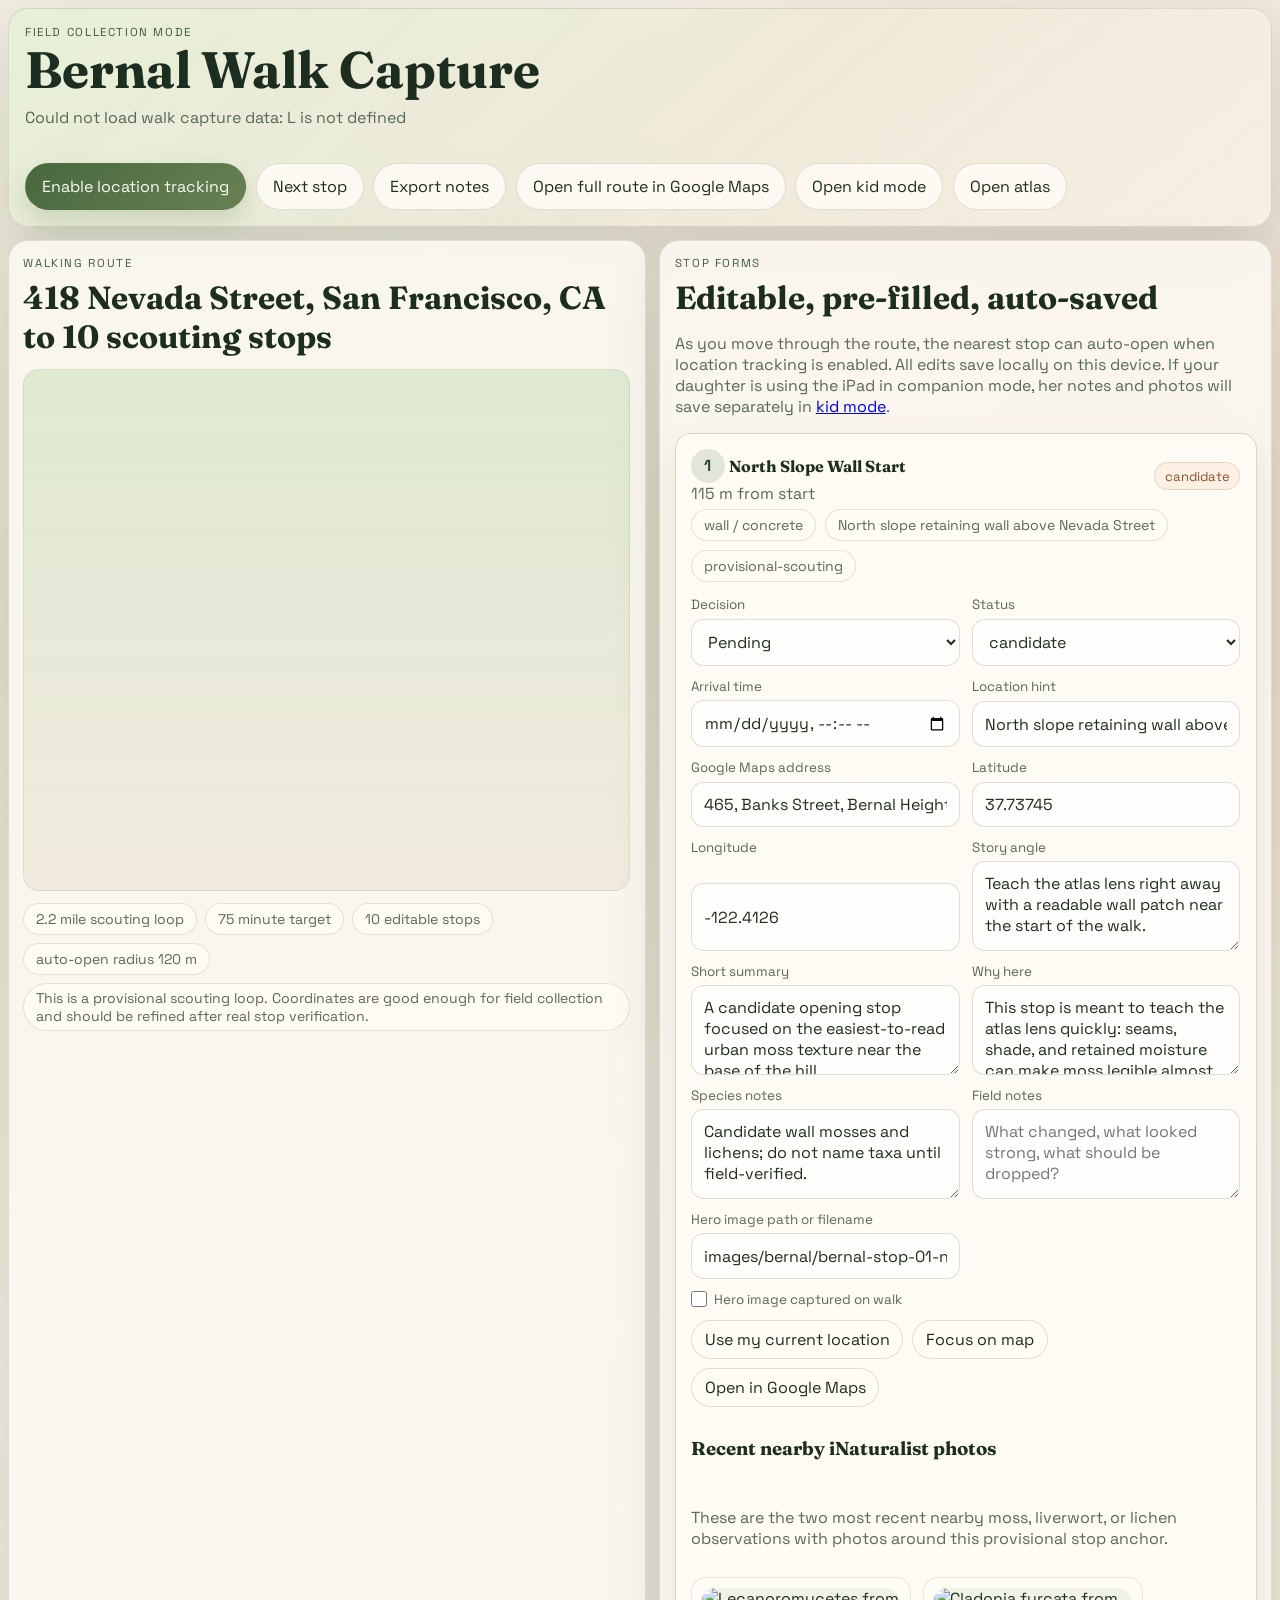
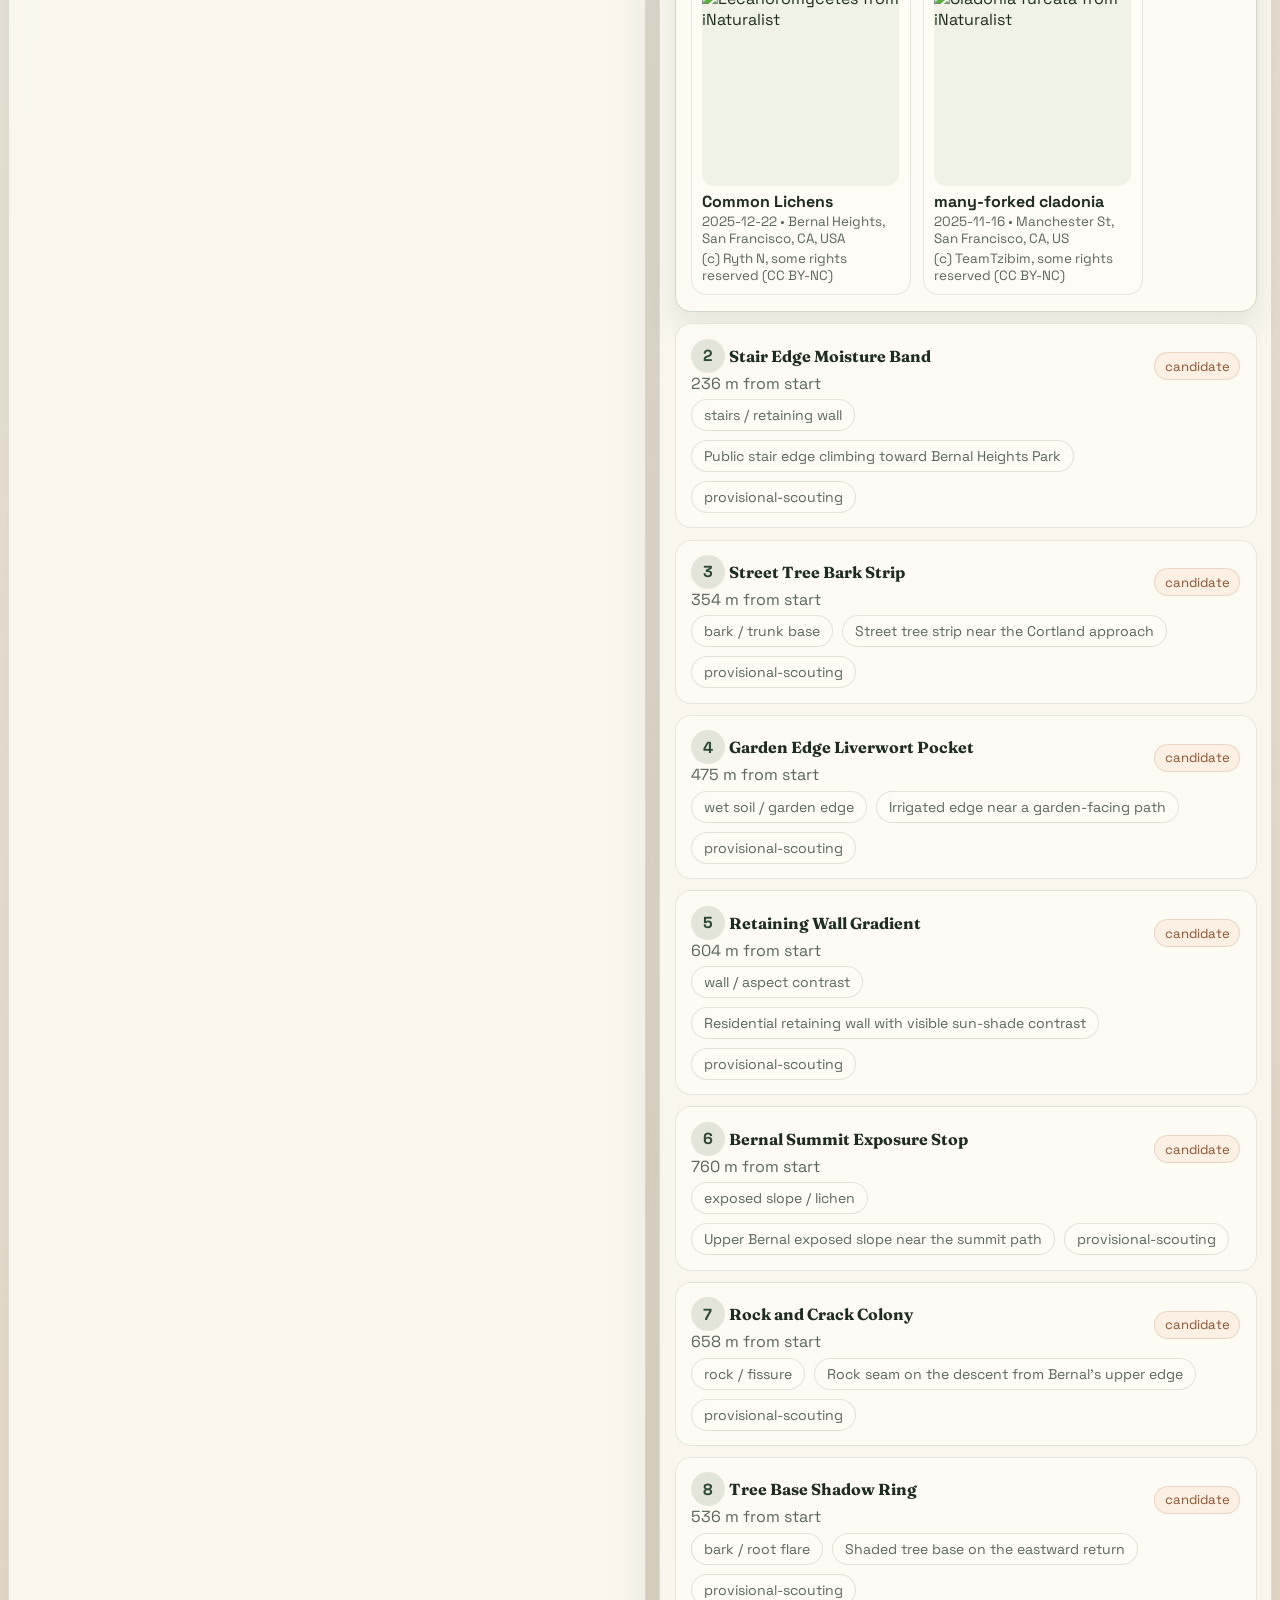
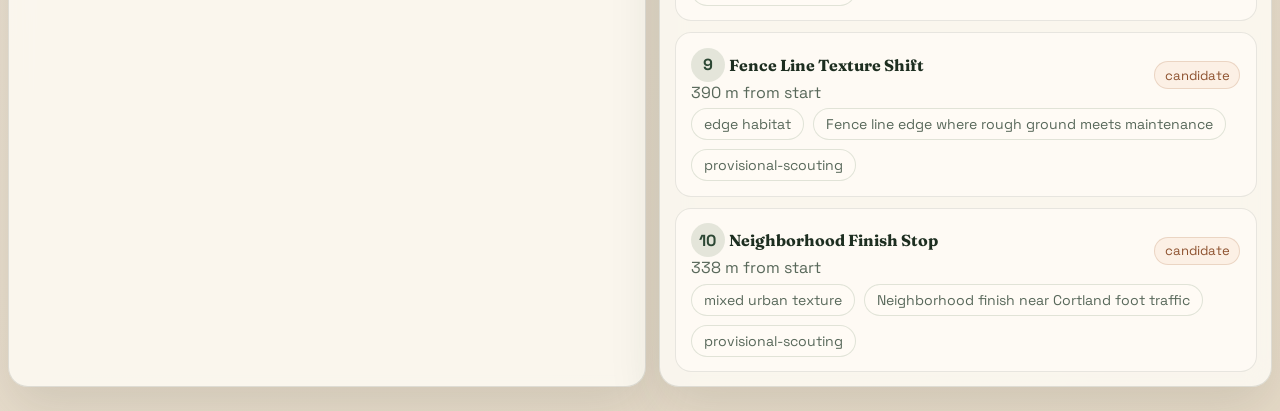
==== collect.html @ 8689c220 "Build Bernal kid scout mode" ====
<!doctype html>
<html lang="en">
  <head>
    <meta charset="UTF-8" />
    <meta name="viewport" content="width=device-width, initial-scale=1.0" />
    <title>Bernal Walk Capture</title>
    <link
      rel="stylesheet"
      href="https://unpkg.com/leaflet@1.9.4/dist/leaflet.css"
      integrity="sha256-p4NxAoJBhIIN+hmNHrzRCf9tD/miZyoHS5obTRR9BMY="
      crossorigin=""
    />
    <link rel="stylesheet" href="collect.css" />
  </head>
  <body>
    <div class="capture-shell">
      <header class="capture-hero">
        <div>
          <p class="eyebrow">Field collection mode</p>
          <h1>Bernal Walk Capture</h1>
          <p class="hero-text" id="heroText">
            Loading the route from 418 Nevada Street.
          </p>
        </div>
        <div class="hero-actions">
          <button type="button" id="trackBtn" class="primary-btn">Enable location tracking</button>
          <button type="button" id="nextBtn" class="ghost-btn">Next stop</button>
          <button type="button" id="exportBtn" class="ghost-btn">Export notes</button>
          <a id="routeBtn" class="ghost-link" target="_blank" rel="noreferrer">Open full route in Google Maps</a>
          <a class="ghost-link" href="kid-collect.html">Open kid mode</a>
          <a class="ghost-link" href="/">Open atlas</a>
        </div>
      </header>

      <main class="capture-grid">
        <section class="panel map-panel">
          <div class="section-head">
            <p class="section-label">Walking route</p>
            <h2 id="routeTitle">418 Nevada Street to 10 provisional scouting stops</h2>
          </div>
          <div id="captureMap" aria-label="Walking collection map"></div>
          <div class="route-meta" id="routeMeta"></div>
        </section>

        <section class="panel sidebar-panel">
          <div class="section-head compact-head">
            <p class="section-label">Stop forms</p>
            <h2>Editable, pre-filled, auto-saved</h2>
          </div>
          <p class="sidebar-note">
            As you move through the route, the nearest stop can auto-open when location tracking is enabled.
            All edits save locally on this device. If your daughter is using the iPad in companion mode,
            her notes and photos will save separately in <a href="kid-collect.html">kid mode</a>.
          </p>
          <div class="stop-forms" id="stopForms"></div>
        </section>
      </main>
    </div>

    <div id="toast" class="toast" role="status" aria-live="polite"></div>

    <script
      src="https://unpkg.com/leaflet@1.9.4/dist/leaflet.js"
      integrity="sha256-20nQCchB9co0qIjJZRGuk2/Z9VM+kNiyxNV1lvTlZBo="
      crossorigin=""
    ></script>
    <script type="module" src="collect.js"></script>
  </body>
</html>
---- collect.css ----
@import url("https://fonts.googleapis.com/css2?family=Fraunces:opsz,wght@9..144,600;9..144,700&family=Space+Grotesk:wght@400;500;700&display=swap");

:root {
  --bg: #f5f1e8;
  --surface: rgba(251, 248, 240, 0.92);
  --surface-strong: rgba(255, 252, 246, 0.98);
  --ink: #1d2e20;
  --ink-soft: #58685a;
  --moss: #48683f;
  --lichen: #859c5a;
  --earth: #a4633d;
  --line: rgba(29, 46, 32, 0.12);
  --shadow: 0 22px 52px rgba(36, 44, 35, 0.12);
  --ring: rgba(72, 104, 63, 0.24);
}

* {
  box-sizing: border-box;
}

body {
  margin: 0;
  min-height: 100vh;
  color: var(--ink);
  font-family: "Space Grotesk", "Trebuchet MS", sans-serif;
  background:
    radial-gradient(circle at 14% 16%, rgba(133, 156, 90, 0.2), transparent 24%),
    radial-gradient(circle at 86% 14%, rgba(164, 99, 61, 0.16), transparent 22%),
    linear-gradient(160deg, #f4f0e6 0%, #ece3d6 60%, #e7dbc8 100%);
}

h1,
h2,
h3,
summary strong {
  font-family: "Fraunces", Georgia, serif;
}

button,
input,
textarea,
select {
  font: inherit;
}

button,
a {
  transition:
    transform 140ms ease,
    box-shadow 140ms ease,
    background 140ms ease,
    border-color 140ms ease;
}

button:hover,
a:hover {
  transform: translateY(-1px);
}

.capture-shell {
  width: min(1280px, calc(100vw - 1rem));
  margin: 0.5rem auto 1.5rem;
  display: grid;
  gap: 0.85rem;
}

.capture-hero,
.panel {
  border-radius: 1.25rem;
  border: 1px solid var(--line);
  box-shadow: var(--shadow);
  background: var(--surface);
  backdrop-filter: blur(12px);
}

.capture-hero {
  padding: 1rem;
  display: grid;
  gap: 1rem;
  background:
    linear-gradient(140deg, rgba(230, 239, 216, 0.92) 0%, rgba(238, 233, 217, 0.9) 56%, rgba(248, 240, 228, 0.93) 100%);
}

.eyebrow,
.section-label {
  text-transform: uppercase;
  letter-spacing: 0.14em;
  font-size: 0.72rem;
  color: #415a44;
  margin: 0 0 0.35rem;
}

h1 {
  margin: 0;
  font-size: clamp(2rem, 4.6vw, 3.2rem);
  line-height: 0.96;
}

.hero-text,
.sidebar-note,
.section-copy,
.meta-chip,
.route-meta,
.stop-distance,
.field-note,
.toast,
label span {
  color: var(--ink-soft);
}

.hero-text {
  margin-top: 0.7rem;
  line-height: 1.6;
  max-width: 72ch;
}

.hero-actions {
  display: flex;
  flex-wrap: wrap;
  gap: 0.6rem;
}

.primary-btn,
.ghost-btn,
.ghost-link,
.action-link,
.inline-btn {
  border-radius: 999px;
  min-height: 46px;
  padding: 0.75rem 1rem;
  border: 1px solid transparent;
  text-decoration: none;
  display: inline-flex;
  align-items: center;
  justify-content: center;
  cursor: pointer;
}

.primary-btn {
  background: linear-gradient(135deg, var(--moss) 0%, #688153 100%);
  color: #f8fbf2;
  box-shadow: 0 10px 24px rgba(72, 104, 63, 0.2);
}

.ghost-btn,
.ghost-link,
.inline-btn,
.action-link {
  background: rgba(255, 252, 246, 0.86);
  color: var(--ink);
  border-color: rgba(72, 104, 63, 0.18);
}

.capture-grid {
  display: grid;
  gap: 0.85rem;
  grid-template-columns: minmax(0, 1.02fr) minmax(340px, 0.98fr);
}

.panel {
  padding: 0.9rem;
}

.section-head {
  display: grid;
  gap: 0.2rem;
  margin-bottom: 0.8rem;
}

.section-head h2 {
  margin: 0;
  font-size: clamp(1.4rem, 2.8vw, 2rem);
}

.compact-head {
  margin-bottom: 0.45rem;
}

#captureMap {
  min-height: 58vh;
  border-radius: 1rem;
  overflow: hidden;
  border: 1px solid rgba(29, 46, 32, 0.08);
  background: linear-gradient(180deg, rgba(220, 231, 207, 0.9), rgba(240, 234, 221, 0.95));
}

.route-meta {
  margin-top: 0.75rem;
  display: flex;
  flex-wrap: wrap;
  gap: 0.5rem;
}

.meta-chip {
  display: inline-flex;
  align-items: center;
  min-height: 32px;
  padding: 0.3rem 0.75rem;
  border-radius: 999px;
  background: rgba(255, 252, 246, 0.84);
  border: 1px solid rgba(72, 104, 63, 0.16);
  font-size: 0.88rem;
}

.stop-forms {
  display: grid;
  gap: 0.7rem;
}

.stop-accordion {
  border-radius: 1rem;
  border: 1px solid rgba(29, 46, 32, 0.1);
  background: rgba(255, 252, 246, 0.82);
  overflow: hidden;
}

.stop-accordion[open] {
  box-shadow: 0 14px 30px rgba(72, 104, 63, 0.12);
  border-color: rgba(72, 104, 63, 0.24);
}

.stop-accordion summary {
  list-style: none;
  cursor: pointer;
  padding: 0.9rem 0.95rem;
}

.stop-accordion summary::-webkit-details-marker {
  display: none;
}

.summary-grid {
  display: grid;
  gap: 0.35rem;
}

.summary-top,
.summary-meta,
.form-actions,
.inline-actions,
.field-row,
.coord-row,
.photo-grid {
  display: flex;
  flex-wrap: wrap;
  gap: 0.55rem;
}

.summary-top {
  align-items: center;
  justify-content: space-between;
}

.summary-meta {
  align-items: center;
}

.stop-index {
  width: 34px;
  height: 34px;
  border-radius: 50%;
  background: rgba(72, 104, 63, 0.14);
  color: #2c4734;
  display: inline-flex;
  align-items: center;
  justify-content: center;
  font-weight: 700;
}

.status-chip {
  display: inline-flex;
  align-items: center;
  min-height: 28px;
  padding: 0.16rem 0.6rem;
  border-radius: 999px;
  font-size: 0.82rem;
  border: 1px solid rgba(72, 104, 63, 0.18);
  background: rgba(255, 255, 255, 0.75);
  color: #33503b;
}

.status-candidate {
  background: rgba(252, 239, 227, 0.88);
  color: #8d512e;
  border-color: rgba(164, 99, 61, 0.2);
}

.status-field-verified {
  background: rgba(228, 243, 218, 0.92);
  color: #33583b;
}

.status-published {
  background: rgba(219, 236, 224, 0.92);
  color: #264838;
}

.stop-form {
  padding: 0 0.95rem 1rem;
  display: grid;
  gap: 0.75rem;
}

.field-grid {
  display: grid;
  gap: 0.75rem;
  grid-template-columns: repeat(2, minmax(0, 1fr));
}

label {
  display: grid;
  gap: 0.32rem;
}

label span {
  font-size: 0.84rem;
}

input,
textarea,
select {
  border: 1px solid rgba(72, 104, 63, 0.2);
  border-radius: 0.8rem;
  background: rgba(255, 255, 255, 0.85);
  color: var(--ink);
  padding: 0.7rem 0.75rem;
}

textarea {
  min-height: 90px;
  resize: vertical;
}

input:focus,
textarea:focus,
select:focus,
button:focus-visible,
a:focus-visible,
summary:focus-visible {
  outline: 2px solid var(--ring);
  outline-offset: 2px;
}

.form-actions {
  align-items: center;
  justify-content: space-between;
}

.inline-actions {
  align-items: center;
}

.inline-btn,
.action-link {
  min-height: 38px;
  padding: 0.5rem 0.8rem;
}

.checkbox-row {
  display: flex;
  align-items: center;
  gap: 0.45rem;
  font-size: 0.92rem;
}

.photo-block {
  display: grid;
  gap: 0.75rem;
}

.photo-grid {
  gap: 0.75rem;
}

.photo-card {
  display: grid;
  gap: 0.45rem;
  width: min(100%, 220px);
  padding: 0.65rem;
  border-radius: 0.95rem;
  border: 1px solid rgba(29, 46, 32, 0.1);
  background: rgba(255, 252, 246, 0.85);
  text-decoration: none;
  color: var(--ink);
}

.photo-card img {
  display: block;
  width: 100%;
  aspect-ratio: 1 / 1;
  object-fit: cover;
  border-radius: 0.8rem;
  background: rgba(220, 231, 207, 0.45);
}

.photo-caption {
  display: grid;
  gap: 0.18rem;
}

.photo-caption strong {
  font-size: 1rem;
  line-height: 1.08;
}

.photo-caption span {
  font-size: 0.84rem;
  color: var(--ink-soft);
}

.checkbox-row input {
  margin: 0;
  width: 16px;
  height: 16px;
}

.toast {
  position: fixed;
  left: 1rem;
  bottom: 1rem;
  max-width: min(92vw, 420px);
  padding: 0.75rem 0.9rem;
  border-radius: 999px;
  background: rgba(29, 46, 32, 0.88);
  color: #f7fbf3;
  box-shadow: 0 16px 30px rgba(29, 46, 32, 0.18);
  opacity: 0;
  transform: translateY(8px);
  pointer-events: none;
  transition: opacity 160ms ease, transform 160ms ease;
}

.toast.is-visible {
  opacity: 1;
  transform: translateY(0);
}

.user-dot {
  width: 16px;
  height: 16px;
  border-radius: 50%;
  background: #2c7be5;
  border: 3px solid rgba(255, 255, 255, 0.95);
  box-shadow: 0 0 0 8px rgba(44, 123, 229, 0.18);
}

.route-start-marker,
.route-stop-marker {
  display: flex;
  align-items: center;
  justify-content: center;
  border-radius: 50%;
  box-shadow: 0 10px 20px rgba(29, 46, 32, 0.16);
}

.route-start-marker {
  width: 34px;
  height: 34px;
  background: #fff9ef;
  border: 2px solid rgba(164, 99, 61, 0.82);
  color: #8b4d2b;
  font-weight: 700;
}

.route-stop-marker {
  width: 30px;
  height: 30px;
  background: #fbf8f0;
  border: 2px solid rgba(72, 104, 63, 0.84);
  color: #284534;
  font-size: 0.82rem;
  font-weight: 700;
}

.route-stop-marker.is-selected {
  background: var(--moss);
  color: #f6fbf3;
  border-color: rgba(255, 255, 255, 0.96);
}

@media (max-width: 1024px) {
  .capture-grid {
    grid-template-columns: 1fr;
  }

  #captureMap {
    min-height: 42vh;
  }
}

@media (max-width: 720px) {
  .capture-shell {
    width: min(100vw - 0.5rem, 100%);
  }

  .capture-hero,
  .panel,
  .stop-accordion {
    border-radius: 1rem;
  }

  .field-grid {
    grid-template-columns: 1fr;
  }

  .hero-actions,
  .form-actions,
  .inline-actions {
    width: 100%;
  }

  .primary-btn,
  .ghost-btn,
  .ghost-link,
  .action-link,
  .inline-btn {
    flex: 1 1 160px;
  }

  #captureMap {
    min-height: 34vh;
  }
}
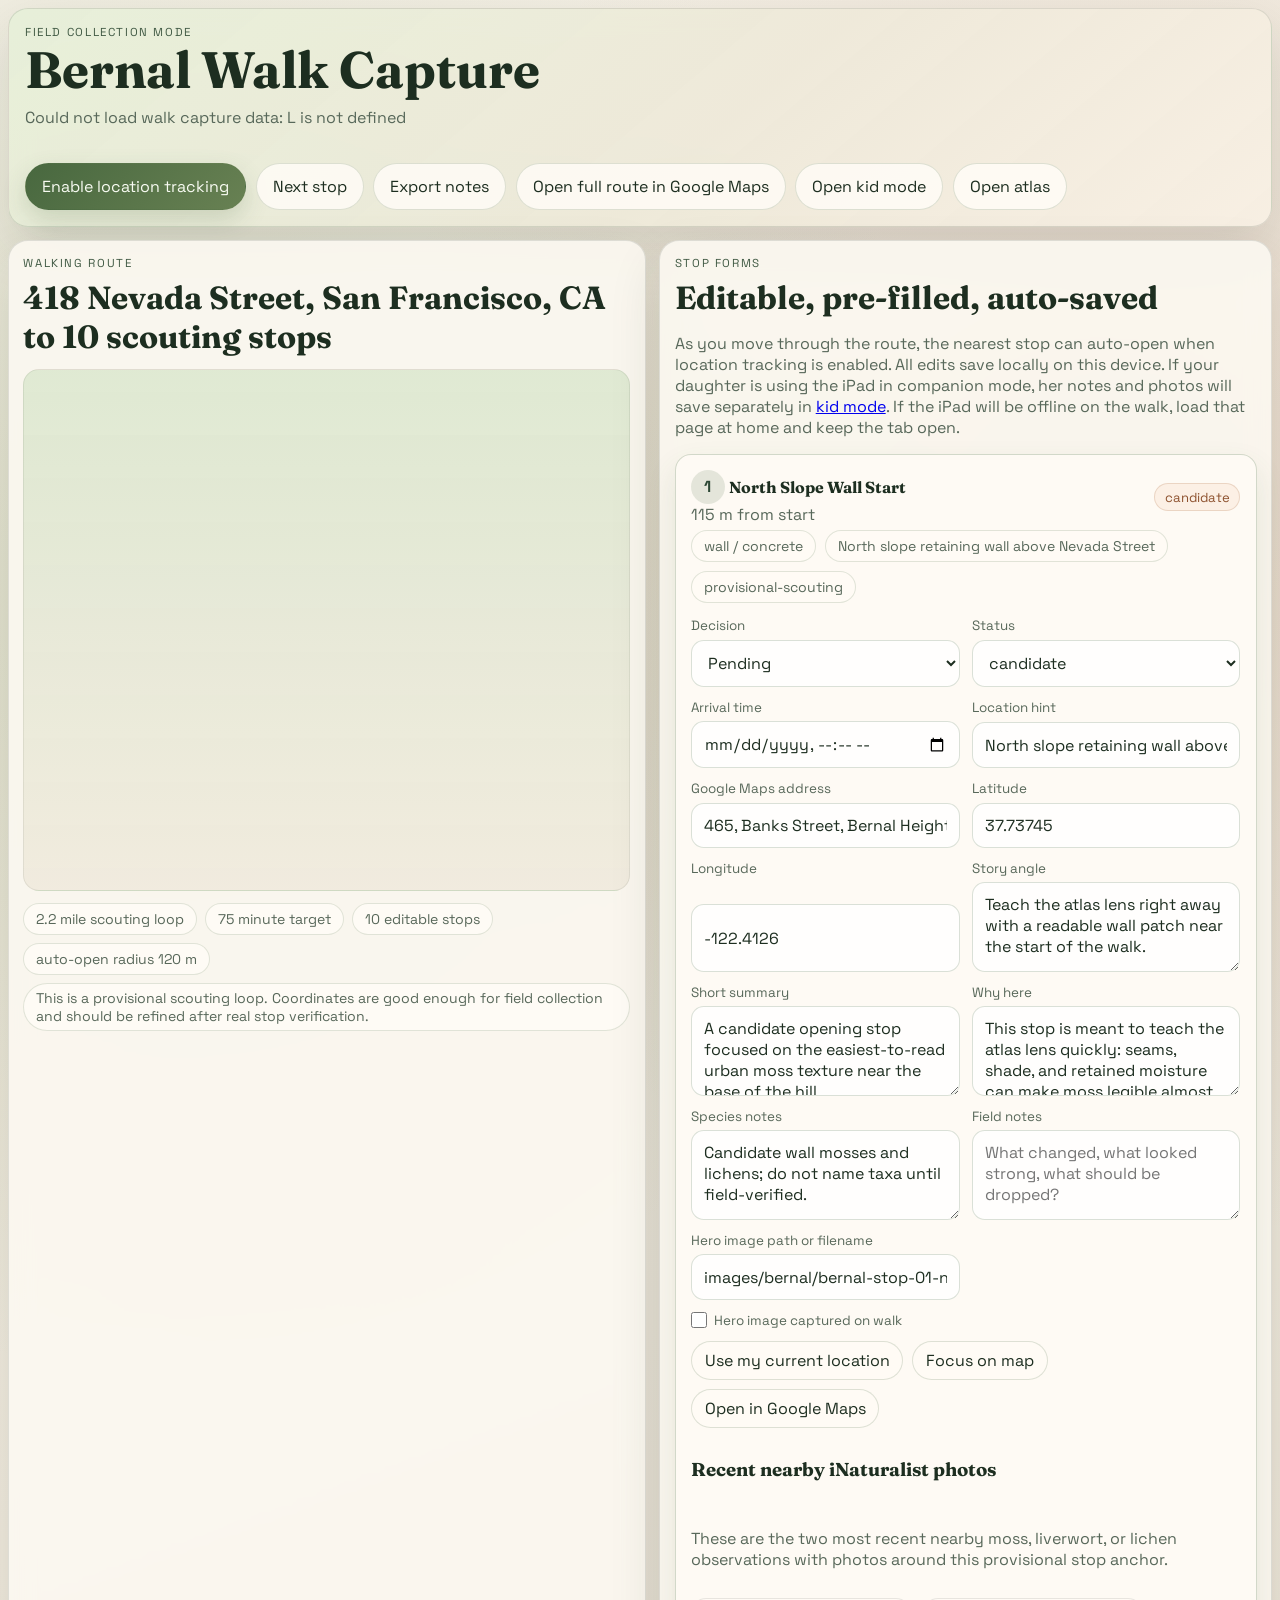
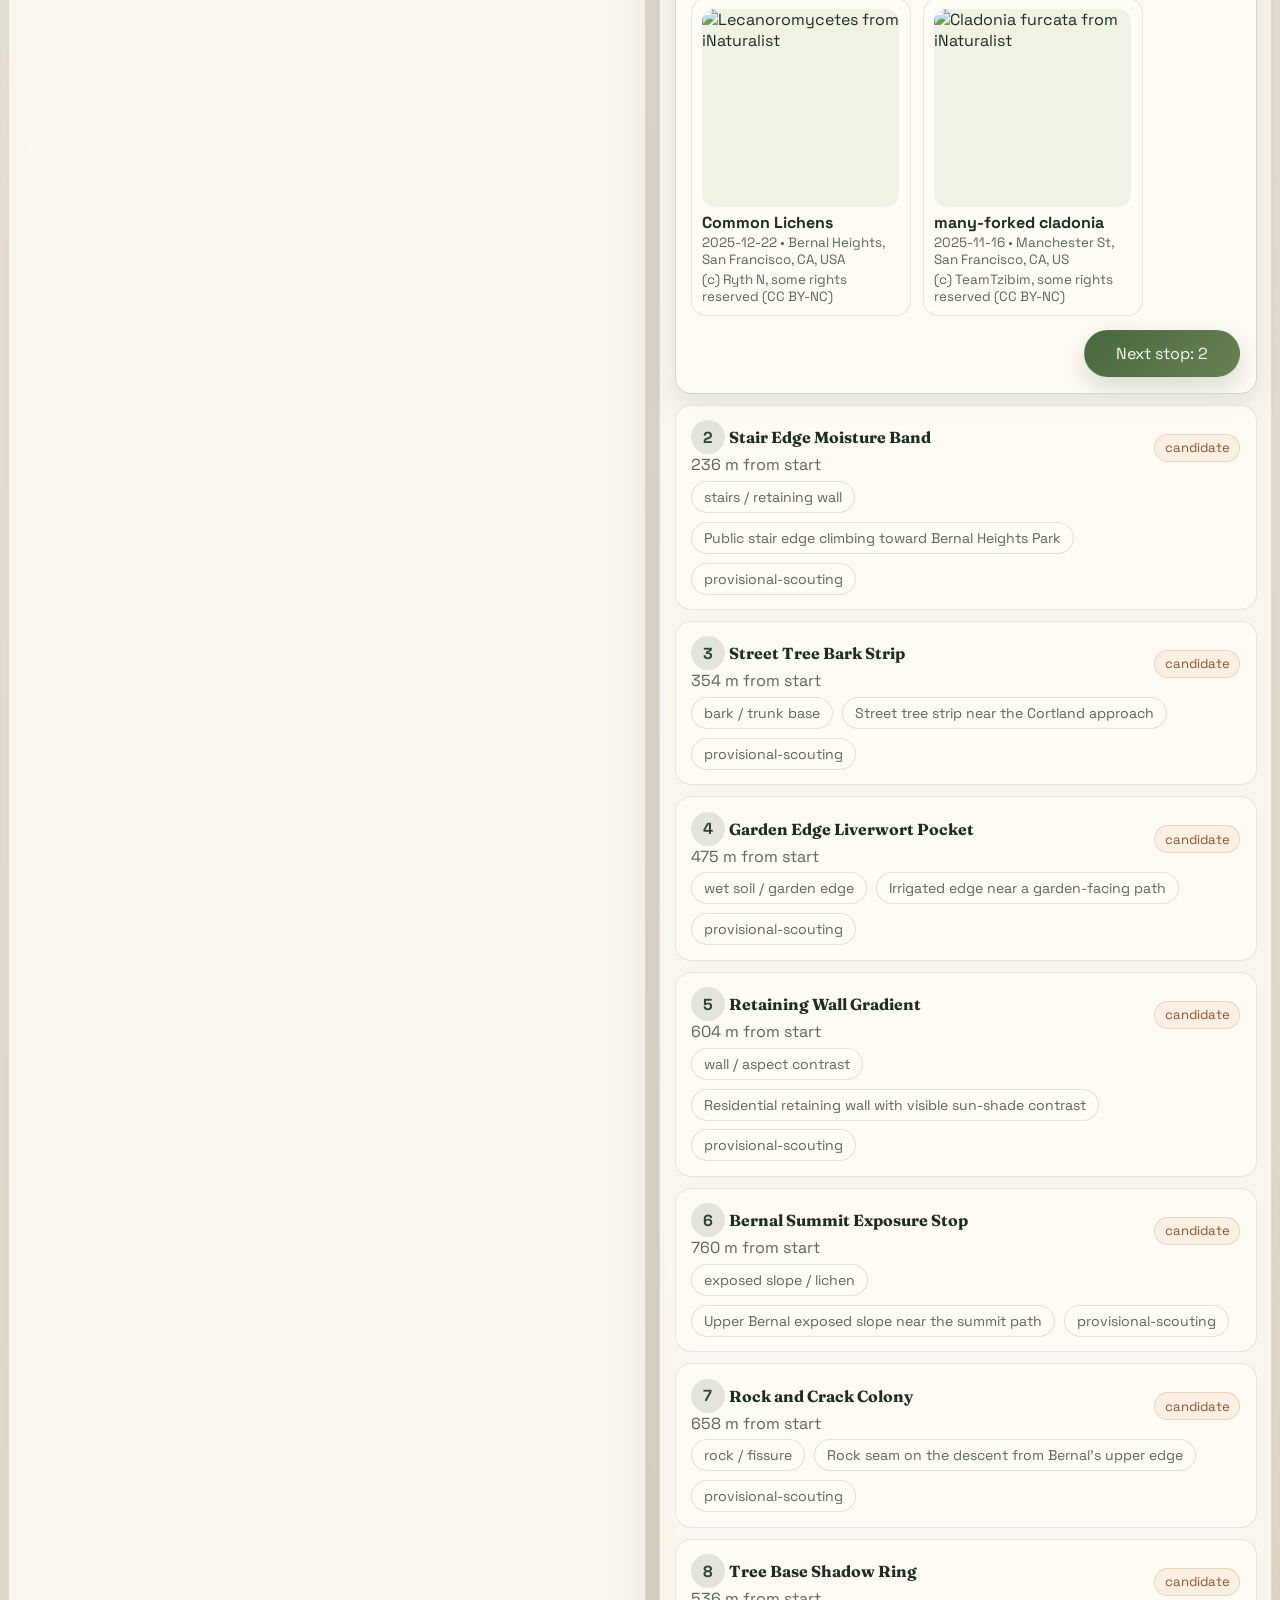
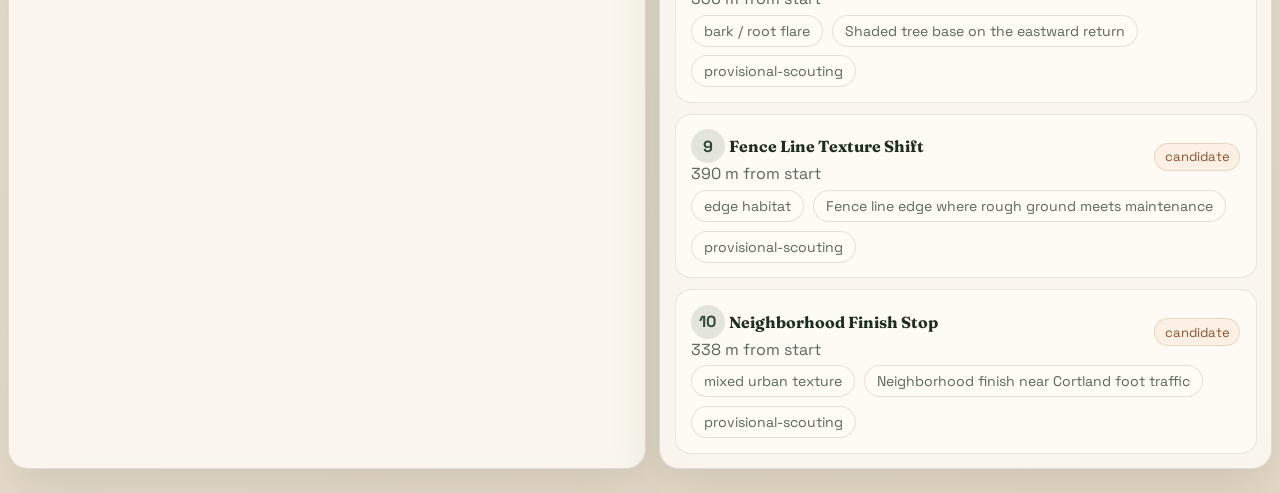
==== commit 7e166c17: "Tighten walk capture flows for adult and kid" ====
--- a/collect.html
+++ b/collect.html
@@ -50,7 +50,8 @@
           <p class="sidebar-note">
             As you move through the route, the nearest stop can auto-open when location tracking is enabled.
             All edits save locally on this device. If your daughter is using the iPad in companion mode,
-            her notes and photos will save separately in <a href="kid-collect.html">kid mode</a>.
+            her notes and photos will save separately in <a href="kid-collect.html">kid mode</a>. If the iPad
+            will be offline on the walk, load that page at home and keep the tab open.
           </p>
           <div class="stop-forms" id="stopForms"></div>
         </section>
--- a/collect.css
+++ b/collect.css
@@ -237,6 +237,7 @@
 .summary-top,
 .summary-meta,
 .form-actions,
+.form-footer,
 .inline-actions,
 .field-row,
 .coord-row,
@@ -366,6 +367,15 @@
 .photo-block {
   display: grid;
   gap: 0.75rem;
+}
+
+.form-footer {
+  justify-content: flex-end;
+  padding-top: 0.1rem;
+}
+
+.next-stop-btn {
+  min-width: 156px;
 }
 
 .photo-grid {
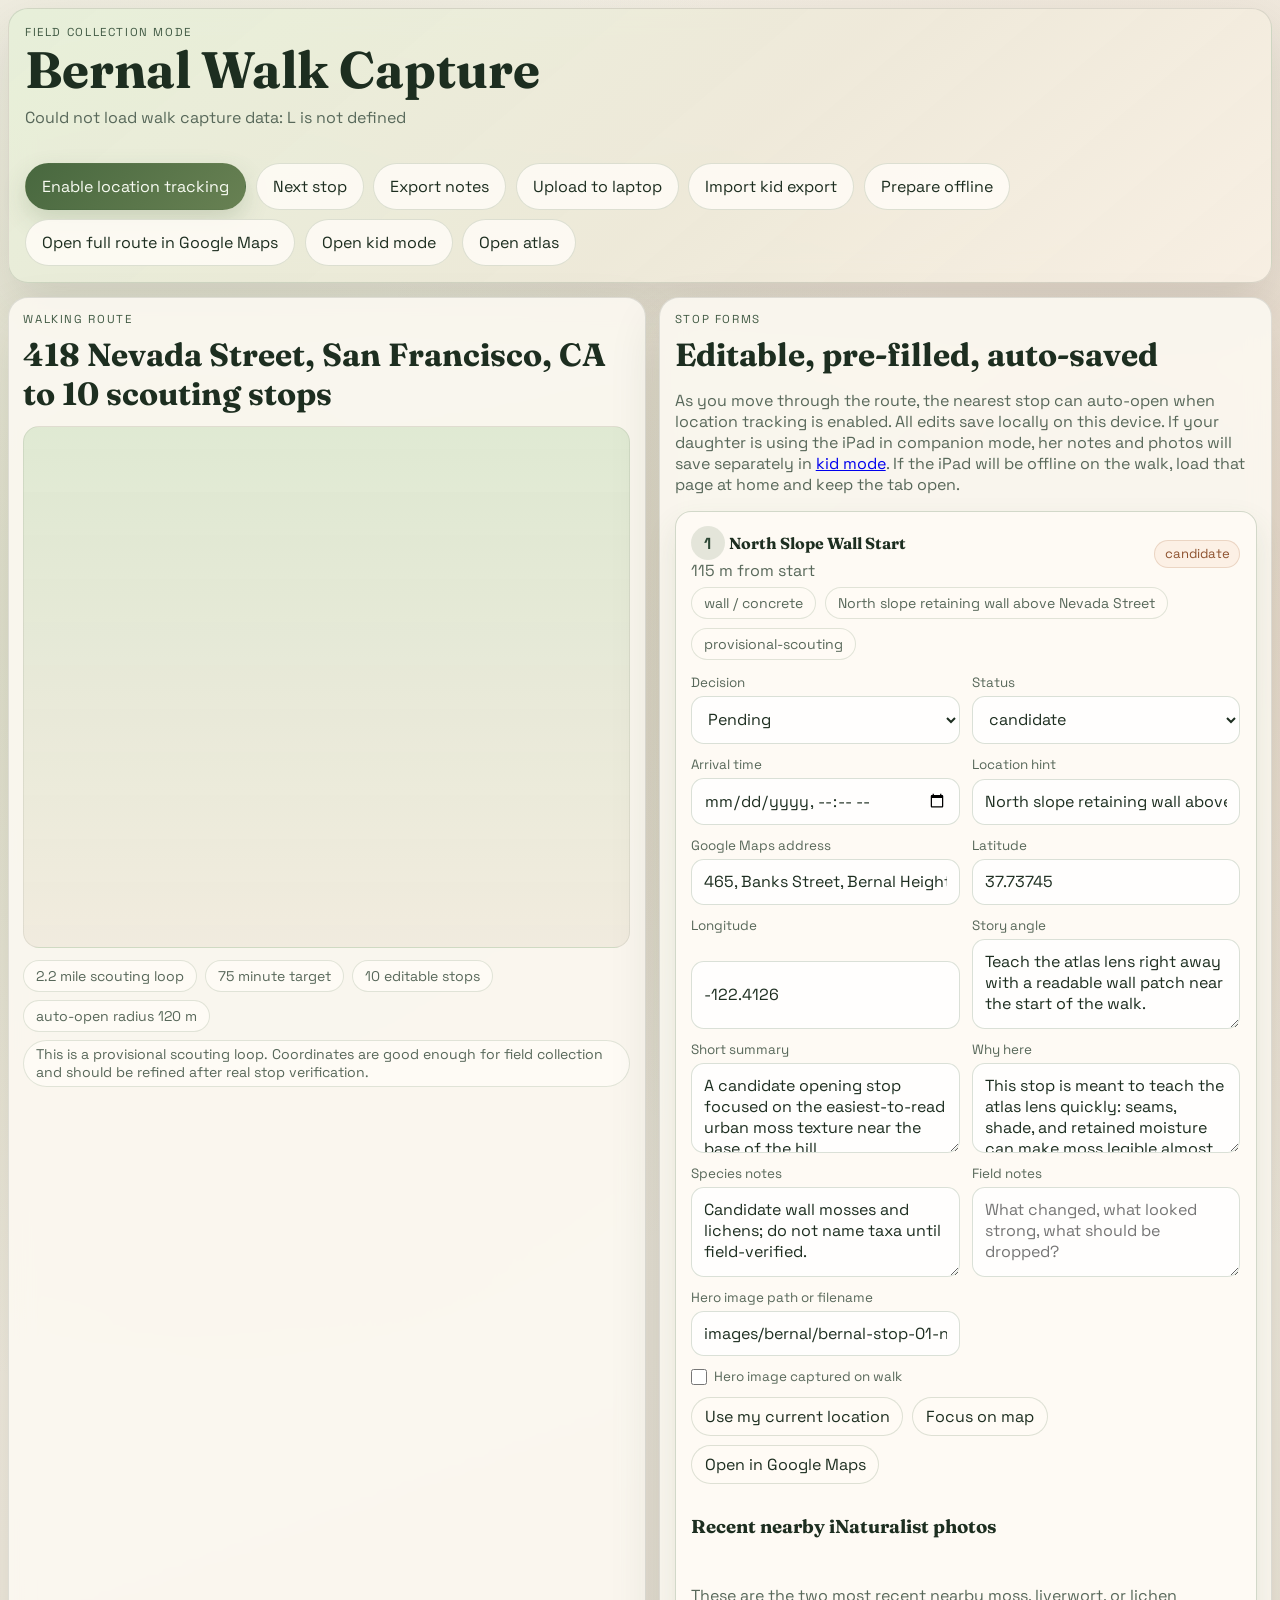
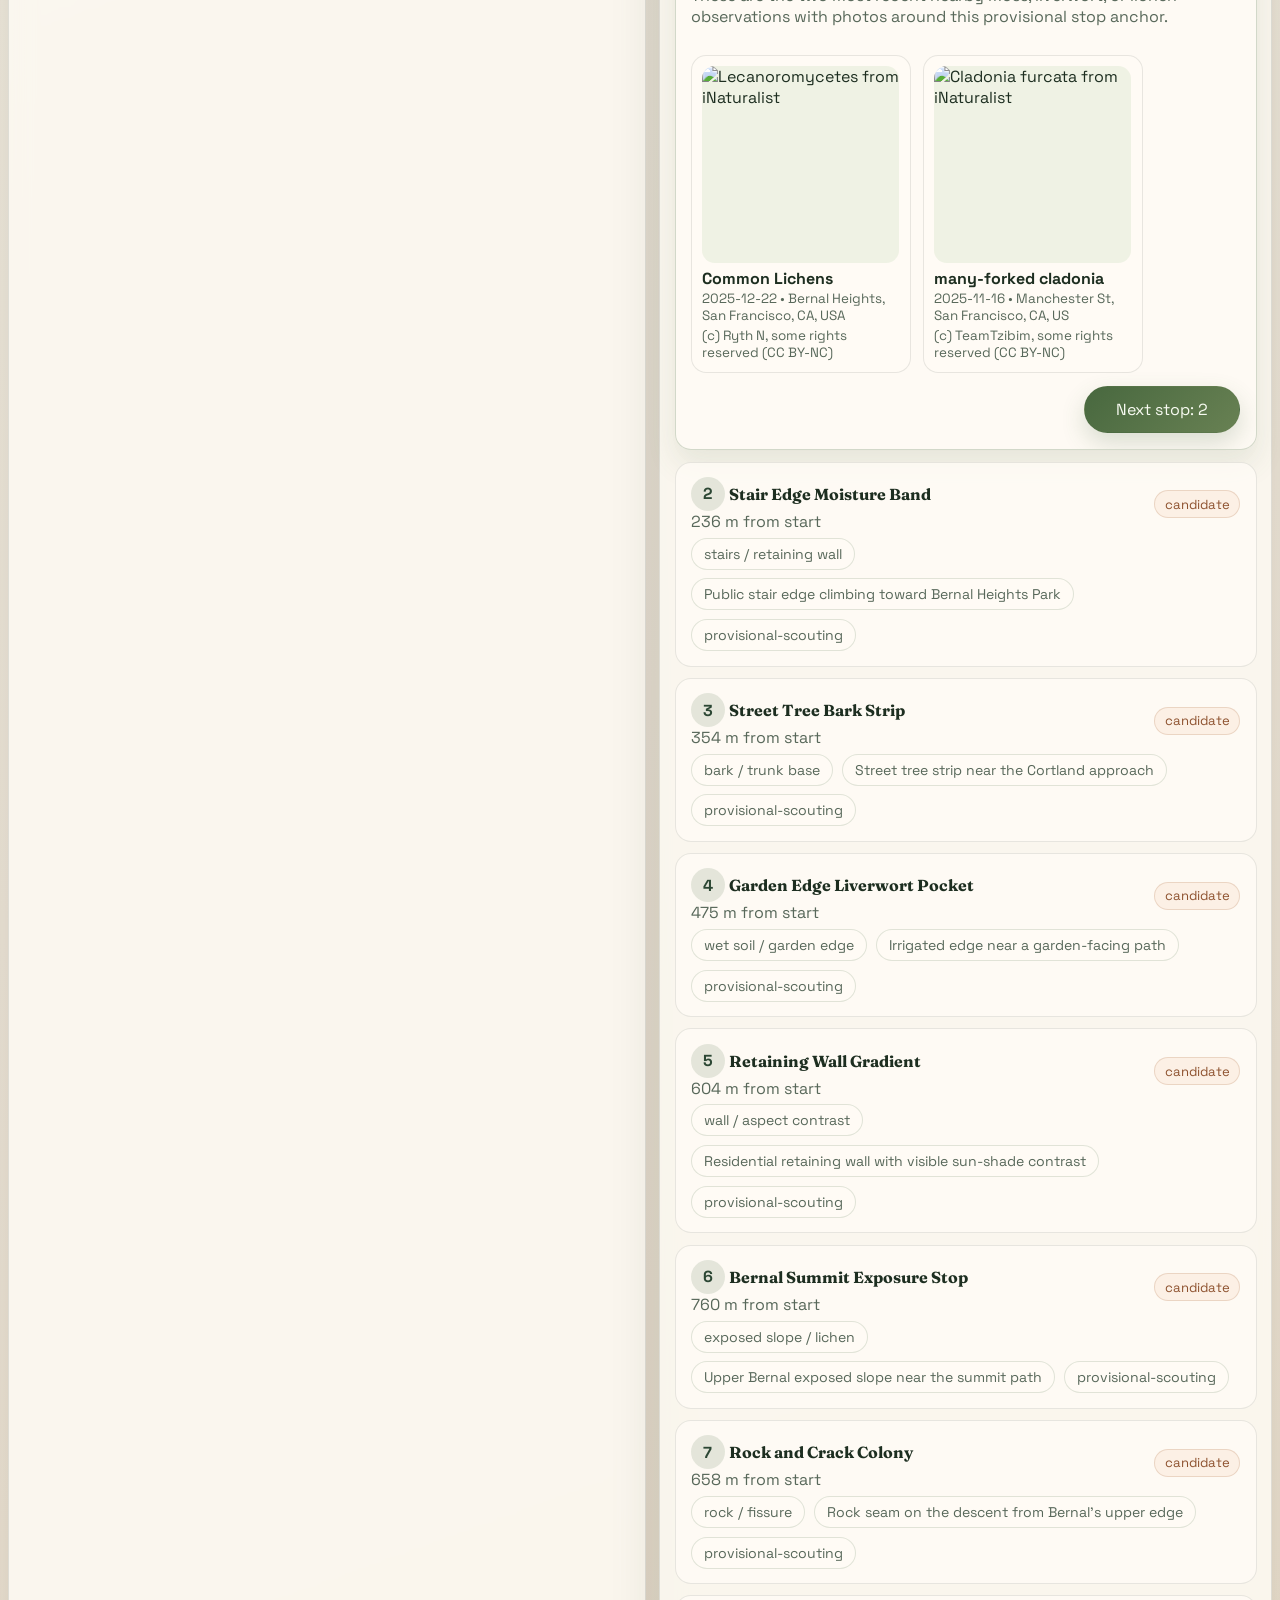
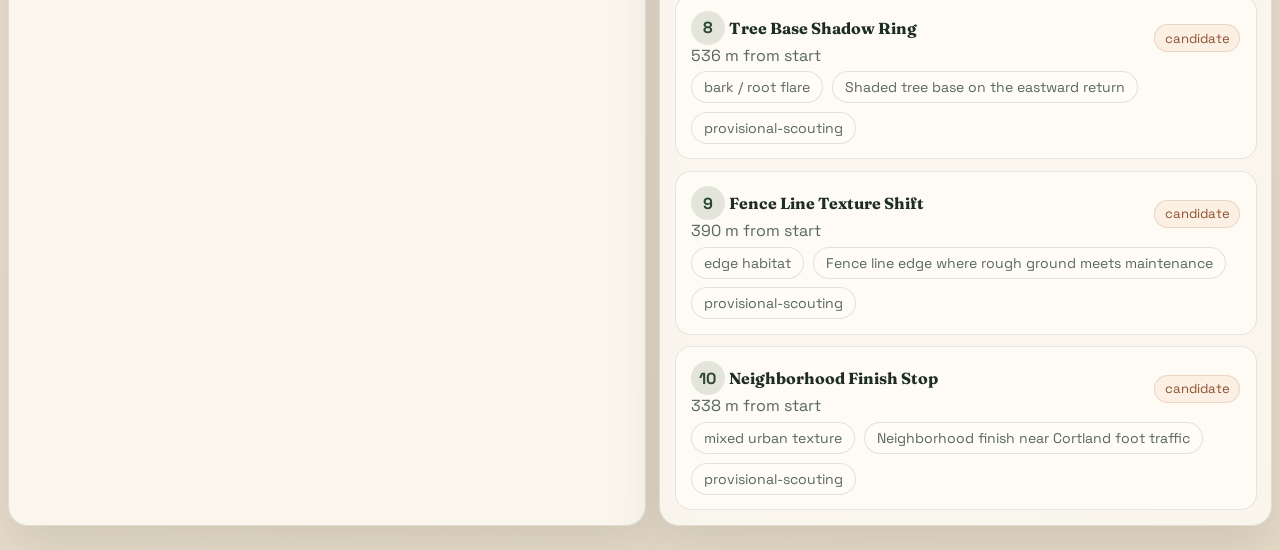
==== commit b3d40c51: "Add local handoff flow for walk collection" ====
--- a/collect.html
+++ b/collect.html
@@ -26,10 +26,14 @@
           <button type="button" id="trackBtn" class="primary-btn">Enable location tracking</button>
           <button type="button" id="nextBtn" class="ghost-btn">Next stop</button>
           <button type="button" id="exportBtn" class="ghost-btn">Export notes</button>
+          <button type="button" id="uploadBtn" class="ghost-btn">Upload to laptop</button>
+          <button type="button" id="importKidBtn" class="ghost-btn">Import kid export</button>
+          <button type="button" id="offlineBtn" class="ghost-btn">Prepare offline</button>
           <a id="routeBtn" class="ghost-link" target="_blank" rel="noreferrer">Open full route in Google Maps</a>
           <a class="ghost-link" href="kid-collect.html">Open kid mode</a>
           <a class="ghost-link" href="/">Open atlas</a>
         </div>
+        <input id="kidImportInput" type="file" accept="application/json,.json" hidden />
       </header>
 
       <main class="capture-grid">
@@ -65,6 +69,7 @@
       integrity="sha256-20nQCchB9co0qIjJZRGuk2/Z9VM+kNiyxNV1lvTlZBo="
       crossorigin=""
     ></script>
+    <script src="register-offline.js"></script>
     <script type="module" src="collect.js"></script>
   </body>
 </html>
--- a/collect.css
+++ b/collect.css
@@ -367,6 +367,40 @@
 .photo-block {
   display: grid;
   gap: 0.75rem;
+}
+
+.kid-scout-block {
+  display: grid;
+  gap: 0.7rem;
+  padding: 0.85rem 0.95rem;
+  border-radius: 1rem;
+  border: 1px solid rgba(72, 104, 63, 0.14);
+  background: rgba(237, 244, 228, 0.72);
+}
+
+.kid-scout-block h3 {
+  margin: 0;
+}
+
+.kid-scout-meta {
+  display: flex;
+  flex-wrap: wrap;
+  gap: 0.5rem;
+}
+
+.kid-scout-photo {
+  display: grid;
+  gap: 0.4rem;
+}
+
+.kid-scout-photo img {
+  display: block;
+  width: min(220px, 100%);
+  aspect-ratio: 4 / 3;
+  object-fit: cover;
+  border-radius: 0.85rem;
+  border: 1px solid rgba(72, 104, 63, 0.14);
+  background: rgba(255, 255, 255, 0.7);
 }
 
 .form-footer {
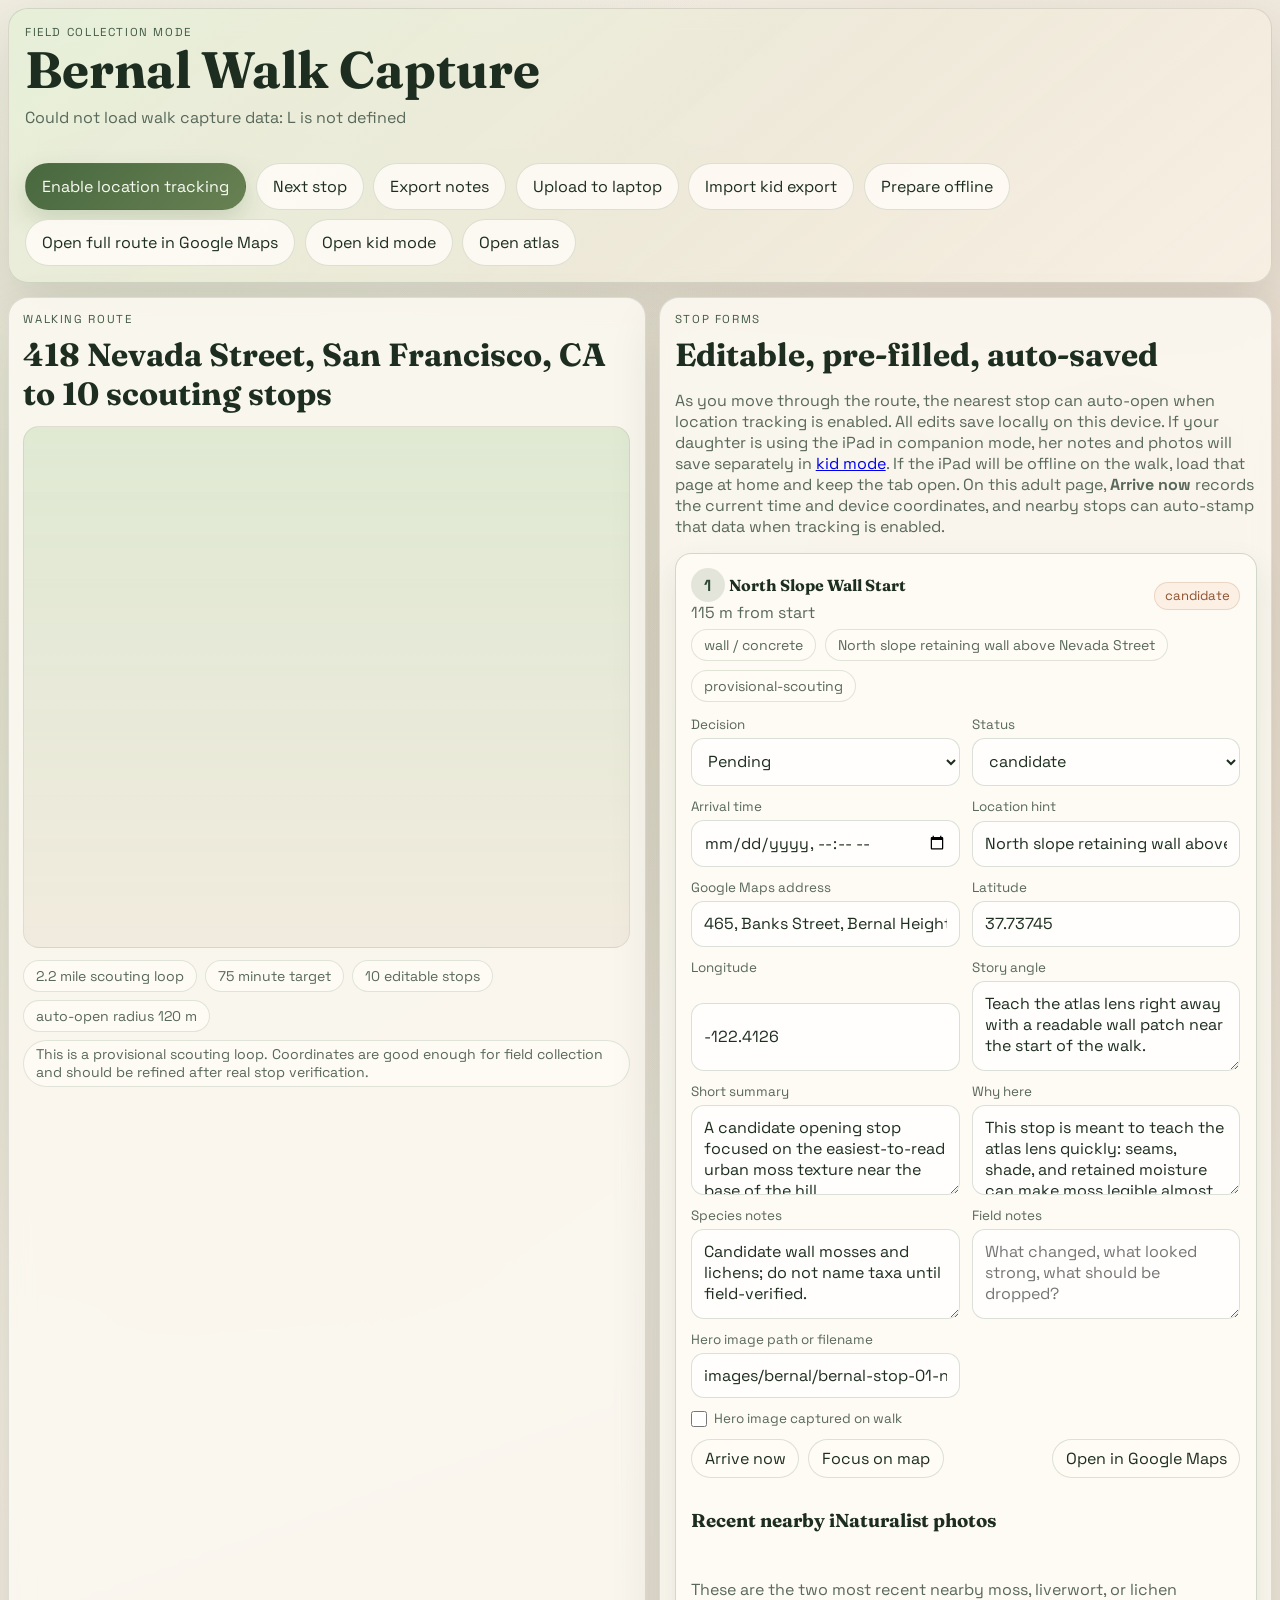
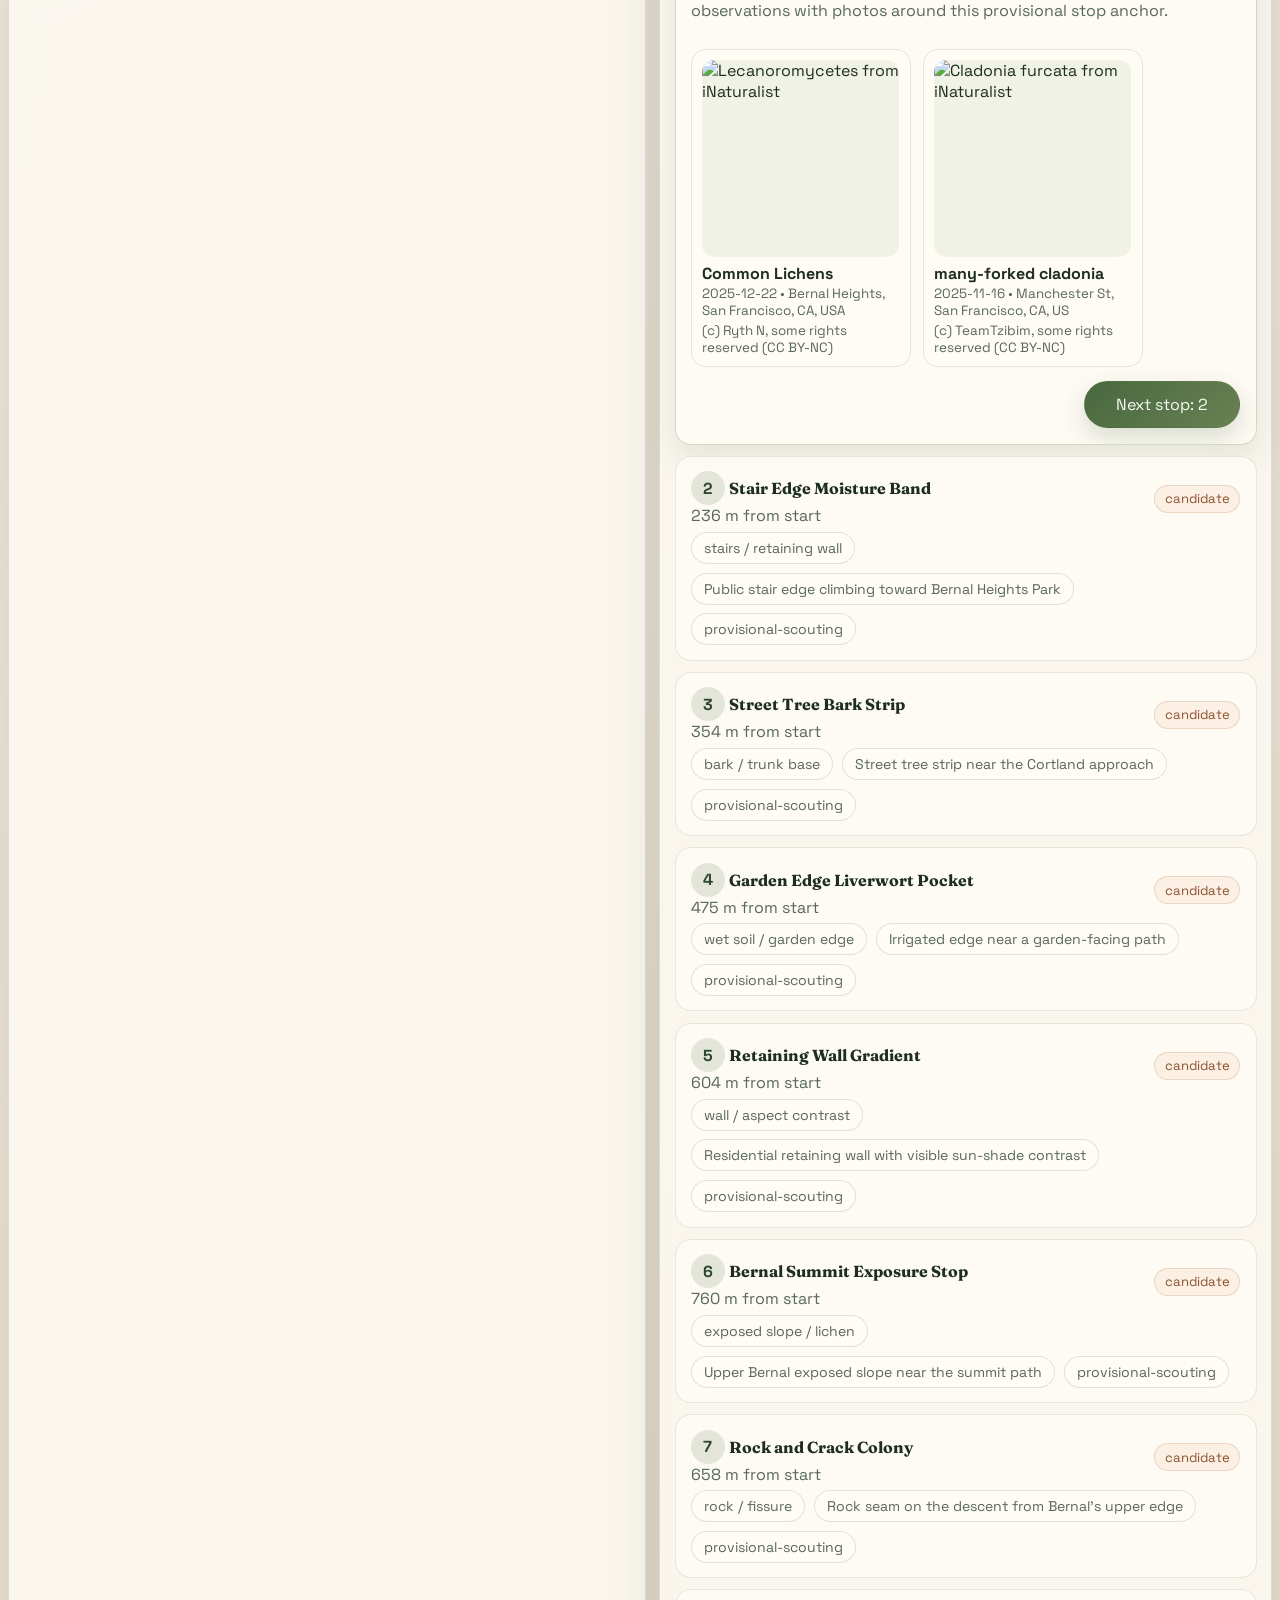
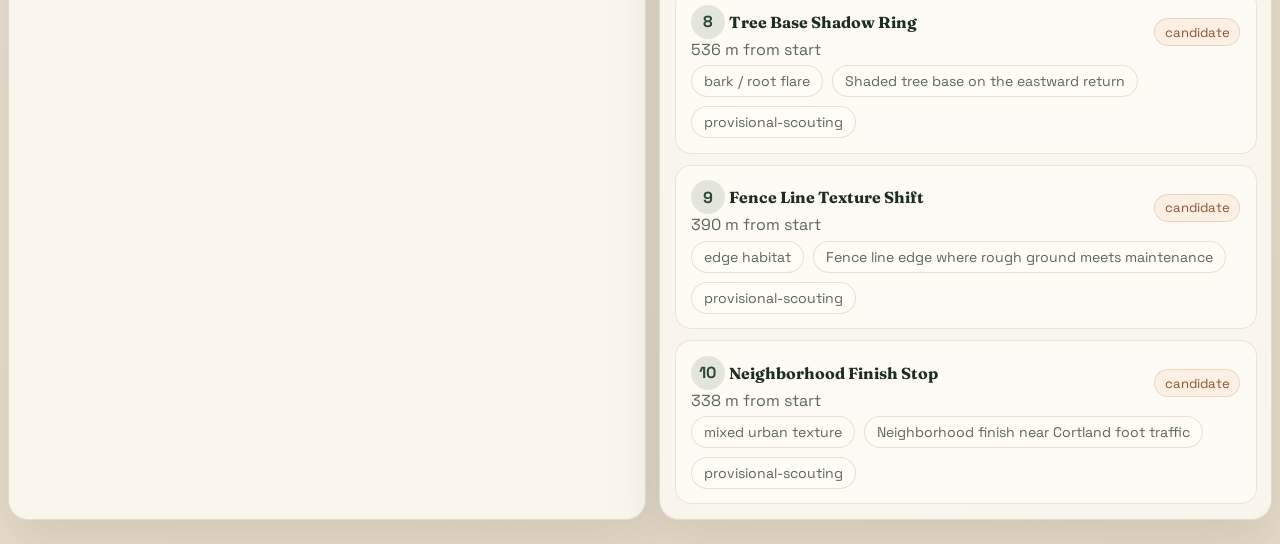
==== commit e300e6f1: "Streamline adult arrival capture" ====
--- a/collect.html
+++ b/collect.html
@@ -55,7 +55,9 @@
             As you move through the route, the nearest stop can auto-open when location tracking is enabled.
             All edits save locally on this device. If your daughter is using the iPad in companion mode,
             her notes and photos will save separately in <a href="kid-collect.html">kid mode</a>. If the iPad
-            will be offline on the walk, load that page at home and keep the tab open.
+            will be offline on the walk, load that page at home and keep the tab open. On this adult page,
+            <strong>Arrive now</strong> records the current time and device coordinates, and nearby stops can
+            auto-stamp that data when tracking is enabled.
           </p>
           <div class="stop-forms" id="stopForms"></div>
         </section>
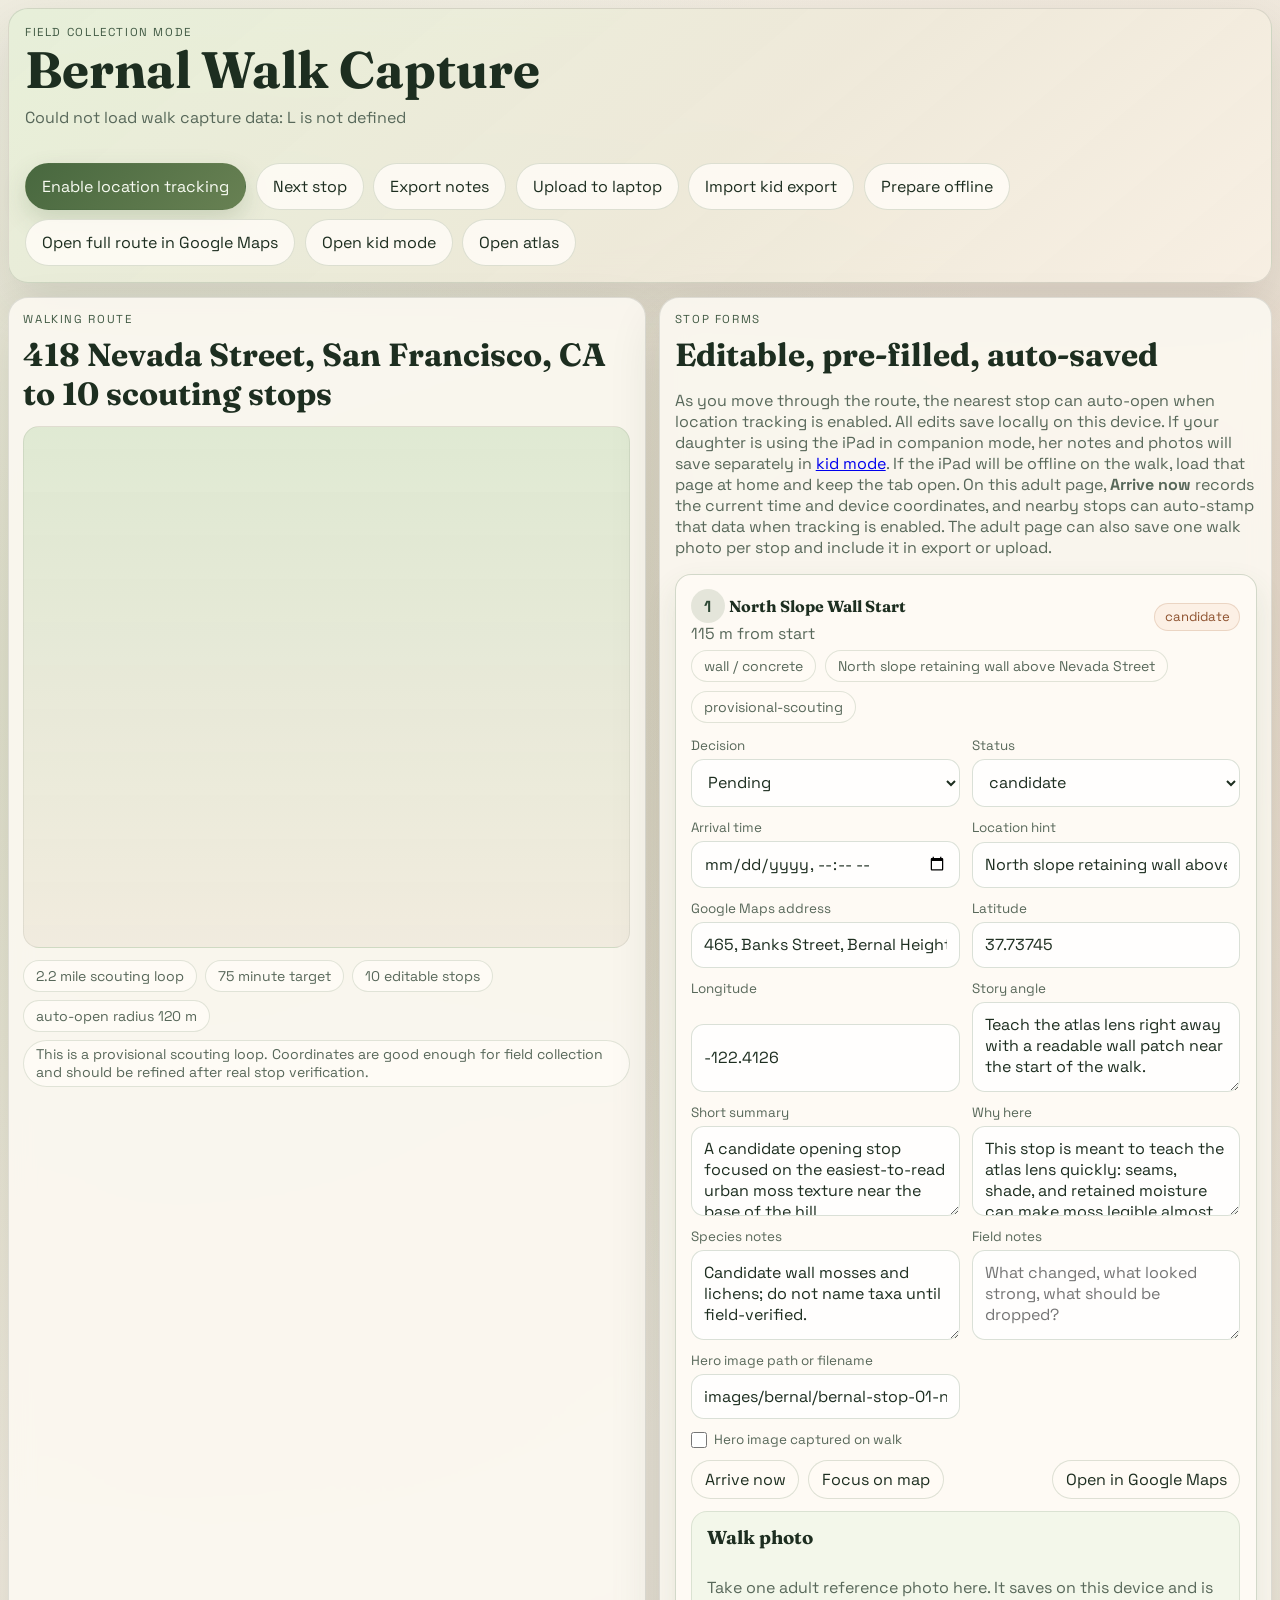
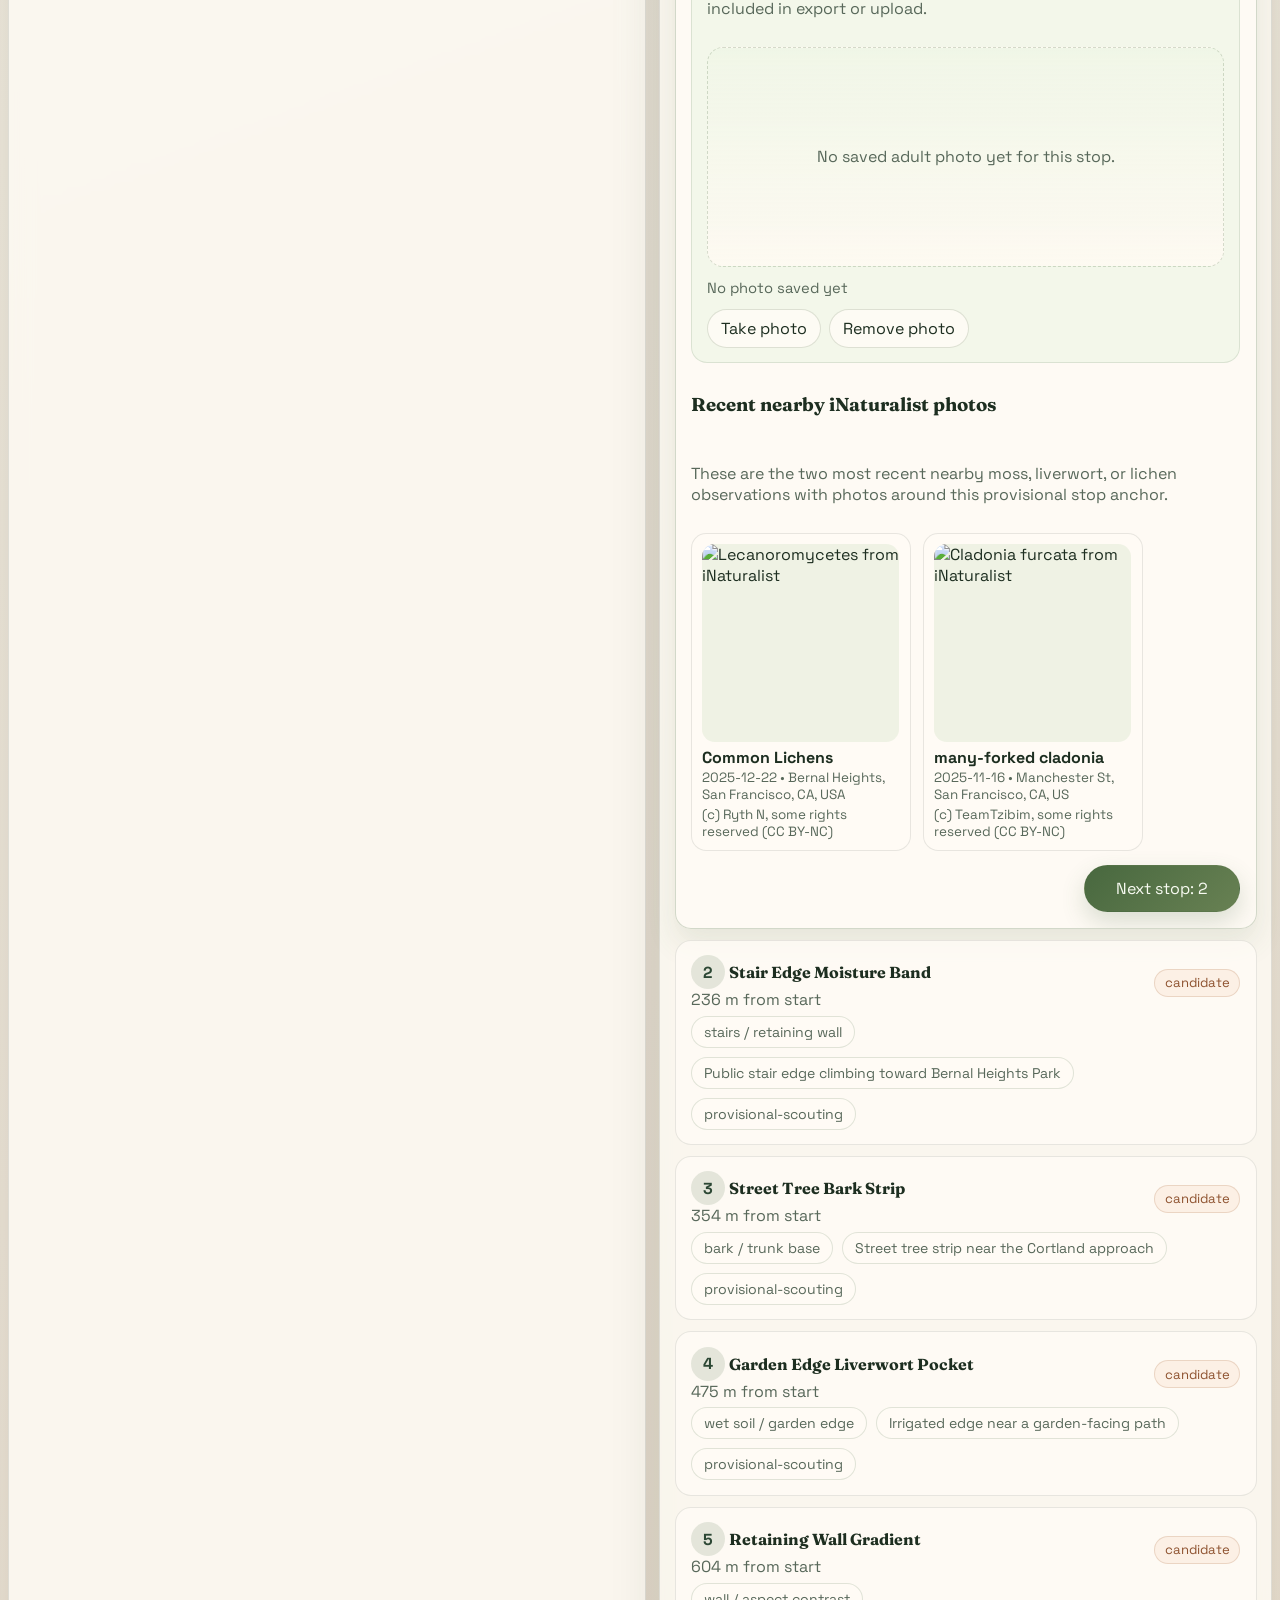
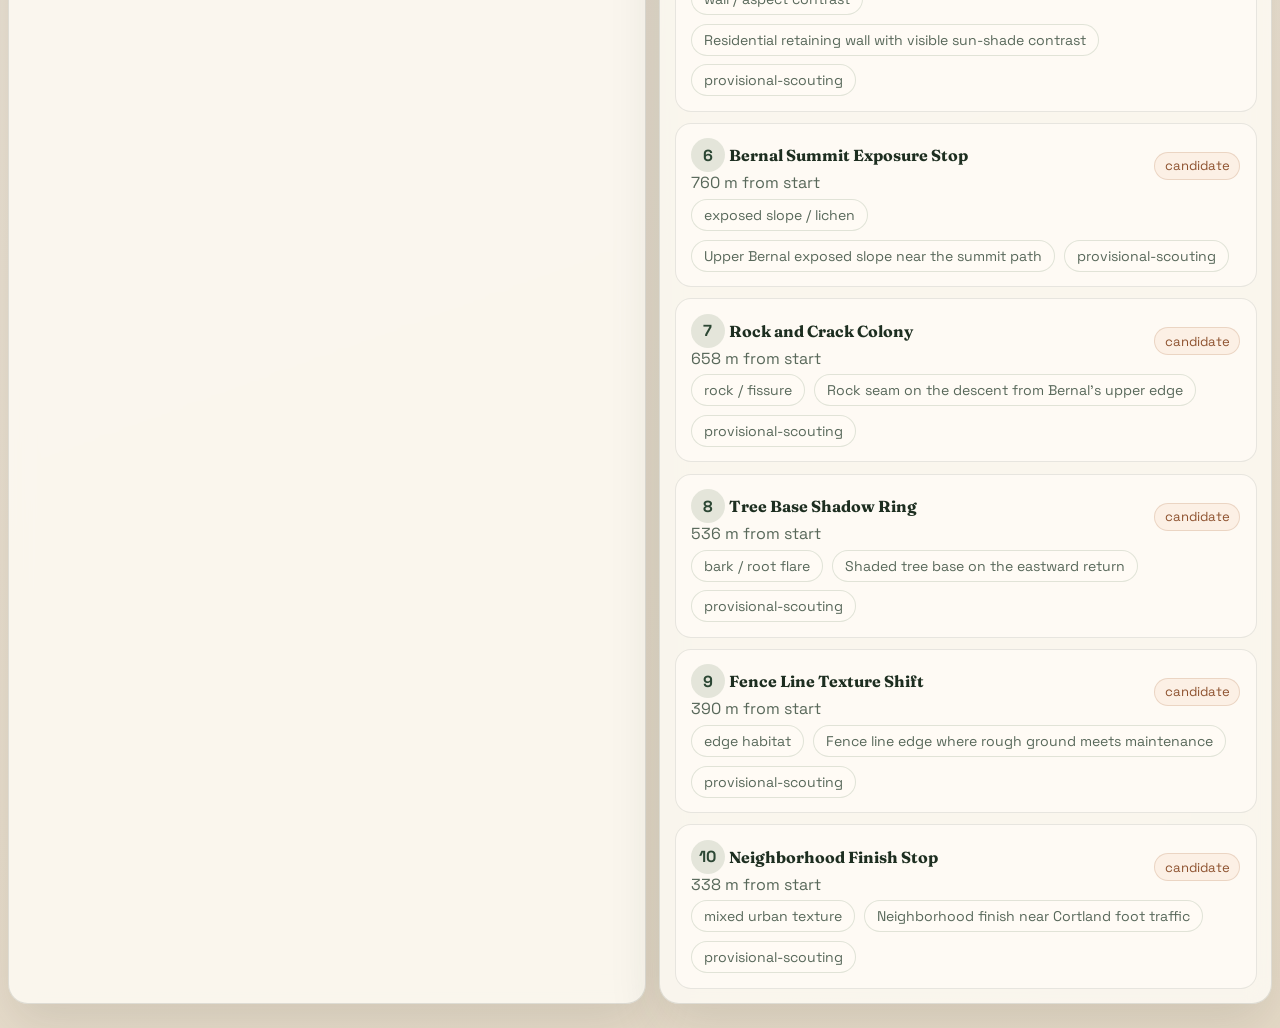
==== commit cc247072: "Add adult walk photo capture" ====
--- a/collect.html
+++ b/collect.html
@@ -57,7 +57,8 @@
             her notes and photos will save separately in <a href="kid-collect.html">kid mode</a>. If the iPad
             will be offline on the walk, load that page at home and keep the tab open. On this adult page,
             <strong>Arrive now</strong> records the current time and device coordinates, and nearby stops can
-            auto-stamp that data when tracking is enabled.
+            auto-stamp that data when tracking is enabled. The adult page can also save one walk photo per stop
+            and include it in export or upload.
           </p>
           <div class="stop-forms" id="stopForms"></div>
         </section>
--- a/collect.css
+++ b/collect.css
@@ -367,6 +367,52 @@
 .photo-block {
   display: grid;
   gap: 0.75rem;
+}
+
+.capture-photo-block {
+  display: grid;
+  gap: 0.75rem;
+  padding: 0.85rem 0.95rem;
+  border-radius: 1rem;
+  border: 1px solid rgba(72, 104, 63, 0.14);
+  background: rgba(239, 245, 231, 0.72);
+}
+
+.capture-photo-block h3 {
+  margin: 0;
+}
+
+.capture-photo-well {
+  min-height: 220px;
+  border-radius: 1rem;
+  border: 1px dashed rgba(72, 104, 63, 0.22);
+  background: linear-gradient(180deg, rgba(239, 246, 230, 0.64), rgba(255, 250, 243, 0.82));
+  overflow: hidden;
+  display: grid;
+  place-items: center;
+}
+
+.capture-photo-well img {
+  display: block;
+  width: 100%;
+  max-height: 340px;
+  object-fit: cover;
+}
+
+.capture-photo-meta {
+  color: var(--ink-soft);
+  font-size: 0.92rem;
+}
+
+.photo-empty {
+  padding: 1rem;
+  text-align: center;
+  line-height: 1.5;
+  color: var(--ink-soft);
+}
+
+.photo-upload {
+  display: none;
 }
 
 .kid-scout-block {
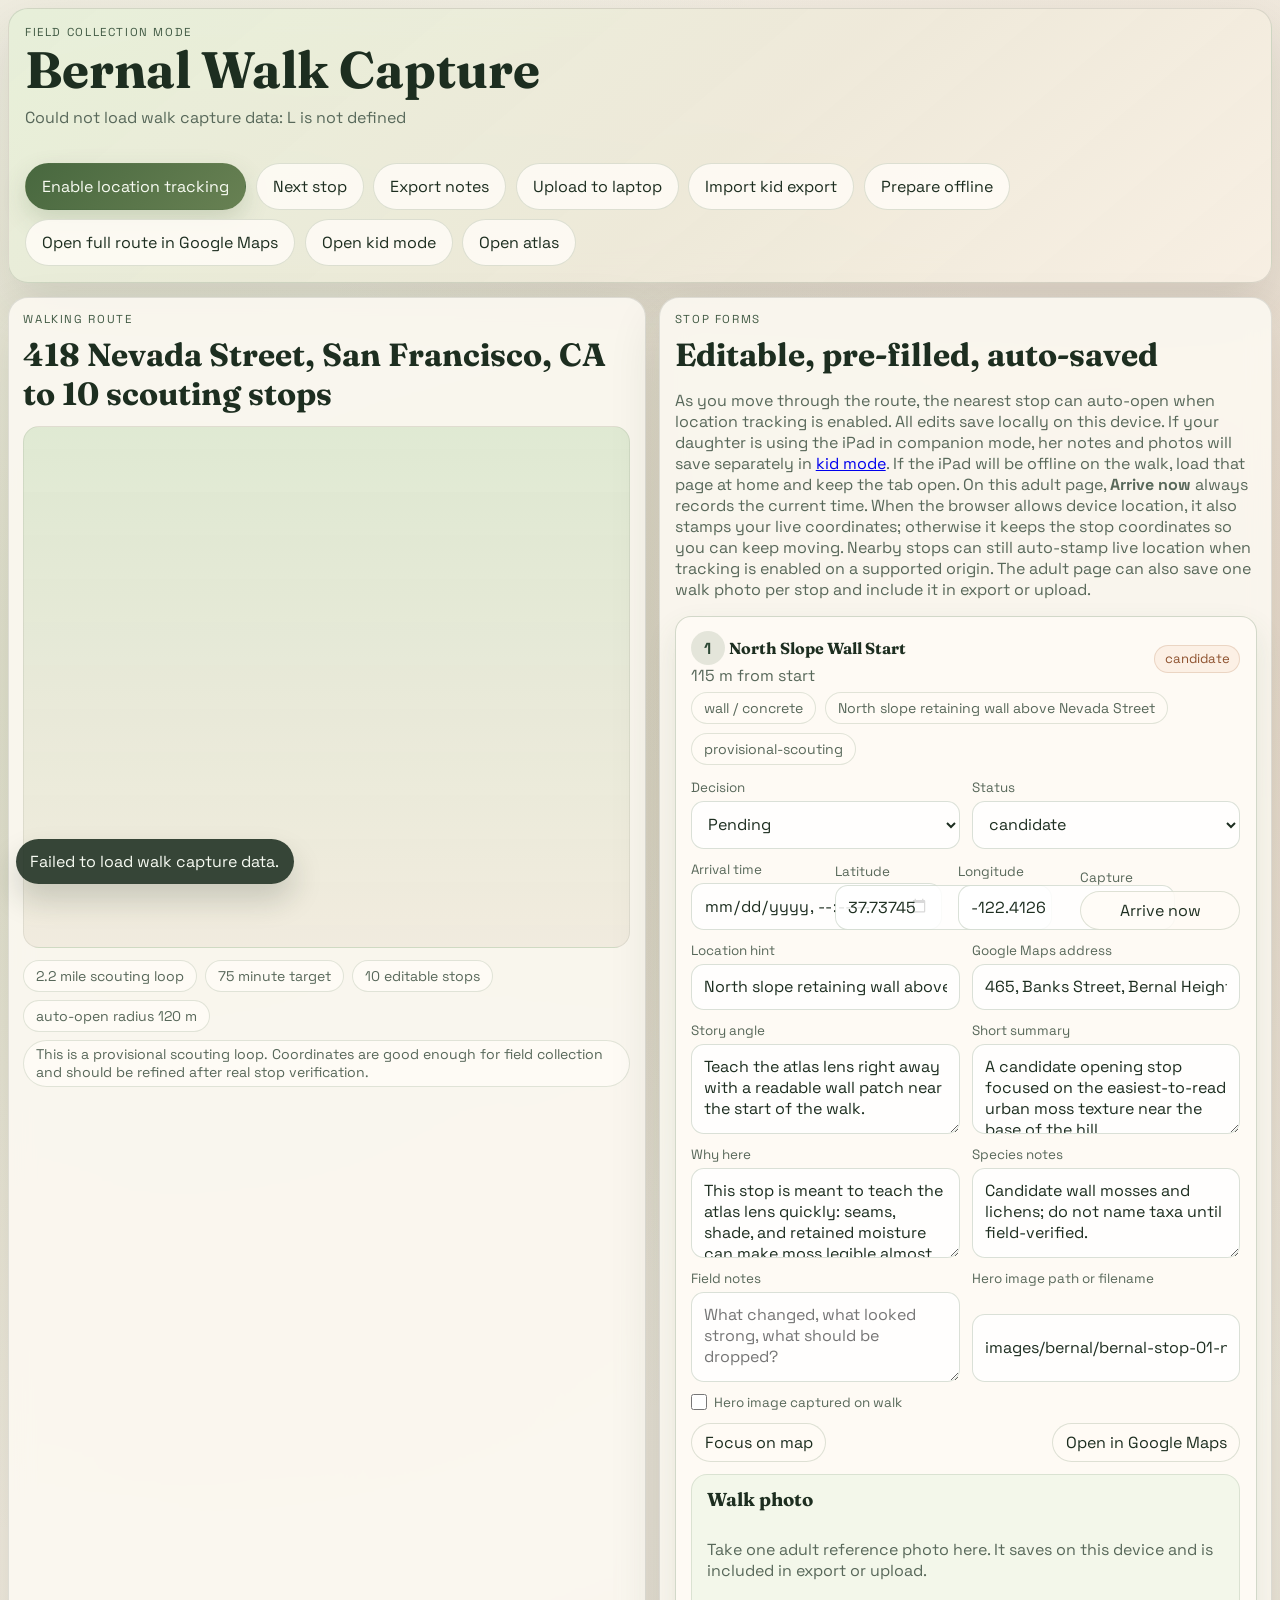
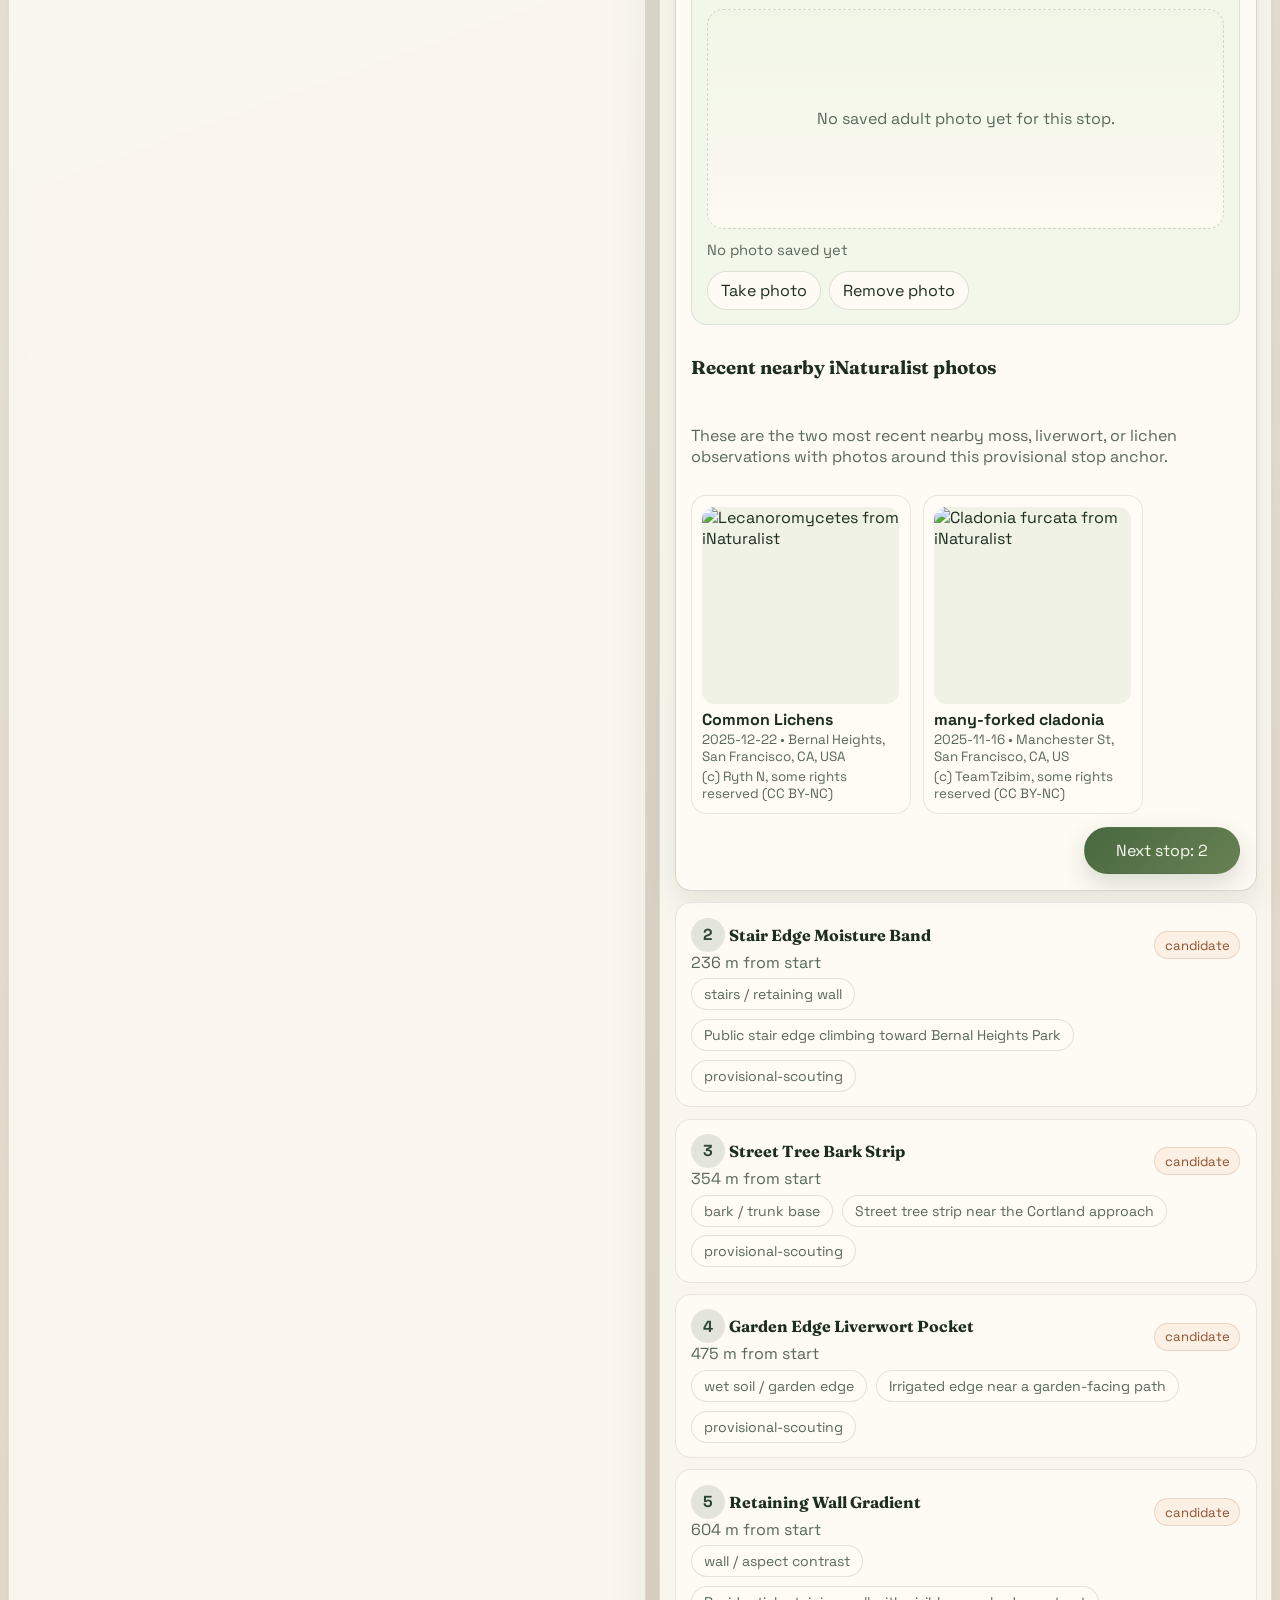
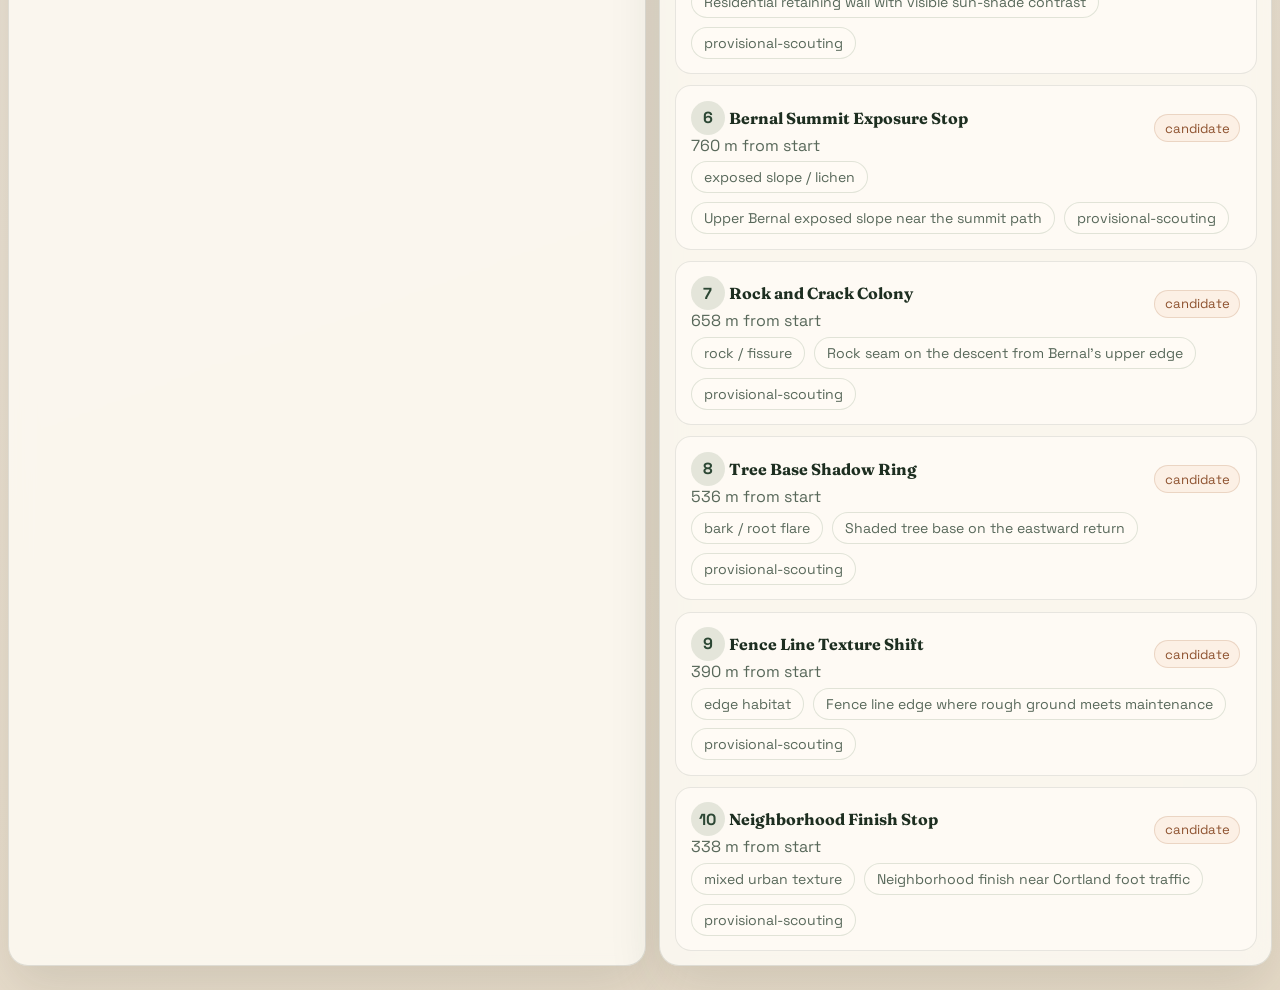
==== commit 78f9aa31: "Handle iPhone geolocation fallback on adult page" ====
--- a/collect.html
+++ b/collect.html
@@ -56,9 +56,10 @@
             All edits save locally on this device. If your daughter is using the iPad in companion mode,
             her notes and photos will save separately in <a href="kid-collect.html">kid mode</a>. If the iPad
             will be offline on the walk, load that page at home and keep the tab open. On this adult page,
-            <strong>Arrive now</strong> records the current time and device coordinates, and nearby stops can
-            auto-stamp that data when tracking is enabled. The adult page can also save one walk photo per stop
-            and include it in export or upload.
+            <strong>Arrive now</strong> always records the current time. When the browser allows device location,
+            it also stamps your live coordinates; otherwise it keeps the stop coordinates so you can keep moving.
+            Nearby stops can still auto-stamp live location when tracking is enabled on a supported origin. The
+            adult page can also save one walk photo per stop and include it in export or upload.
           </p>
           <div class="stop-forms" id="stopForms"></div>
         </section>
--- a/collect.css
+++ b/collect.css
@@ -306,6 +306,30 @@
   display: grid;
   gap: 0.75rem;
   grid-template-columns: repeat(2, minmax(0, 1fr));
+}
+
+.arrival-grid {
+  grid-column: 1 / -1;
+  display: grid;
+  gap: 0.75rem;
+  grid-template-columns: minmax(0, 1.2fr) minmax(0, 1fr) minmax(0, 1fr) minmax(160px, 0.9fr);
+  align-items: end;
+}
+
+.arrival-action {
+  display: grid;
+  gap: 0.32rem;
+}
+
+.arrival-action span {
+  font-size: 0.84rem;
+  color: var(--ink-soft);
+}
+
+.arrival-btn {
+  width: 100%;
+  min-height: 44px;
+  justify-content: center;
 }
 
 label {
@@ -593,6 +617,10 @@
     grid-template-columns: 1fr;
   }
 
+  .arrival-grid {
+    grid-template-columns: 1fr;
+  }
+
   .hero-actions,
   .form-actions,
   .inline-actions {
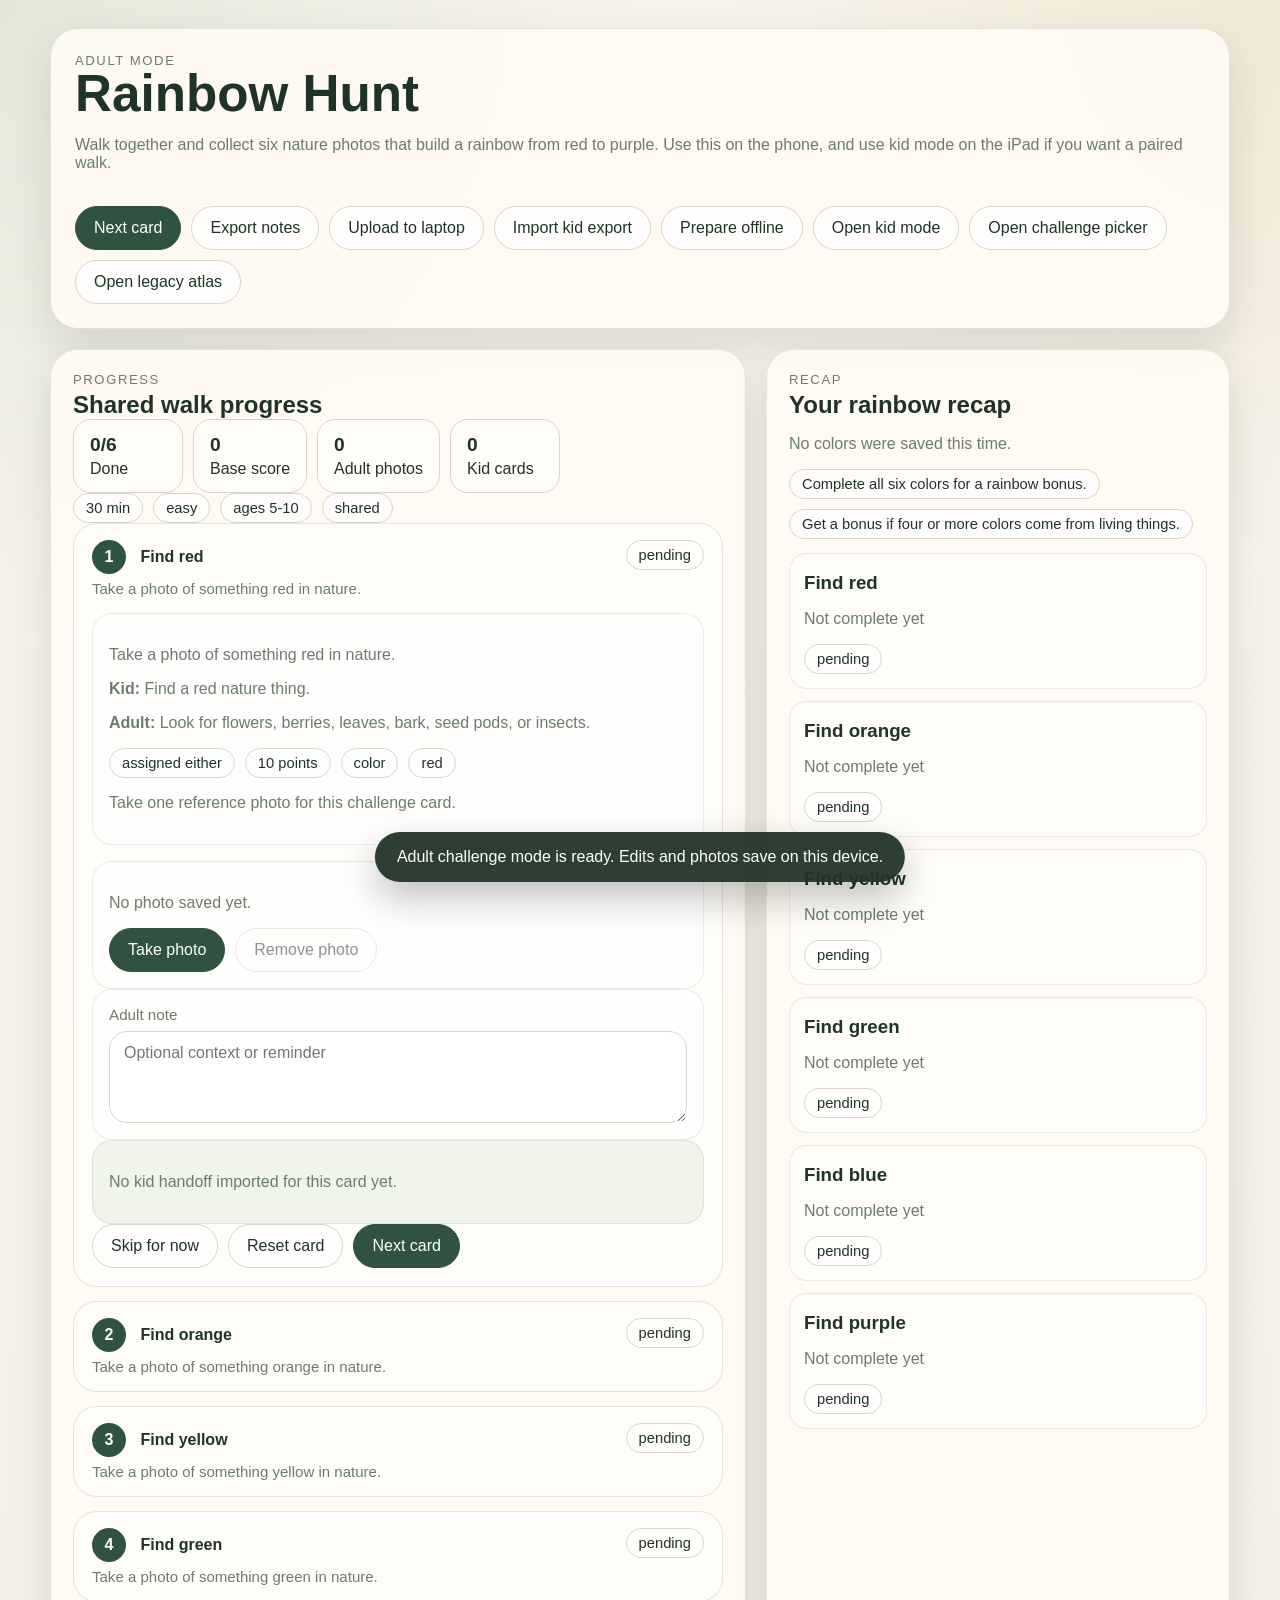
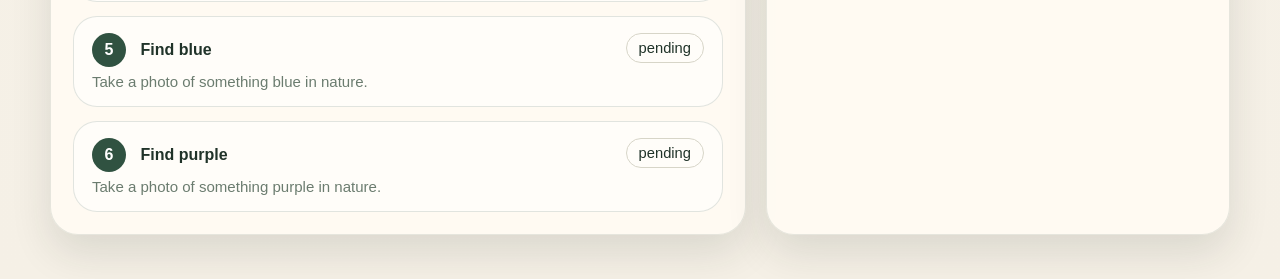
==== commit 0b1e8969: "Build challenge-first family walk prototype" ====
--- a/collect.html
+++ b/collect.html
@@ -3,77 +3,47 @@
   <head>
     <meta charset="UTF-8" />
     <meta name="viewport" content="width=device-width, initial-scale=1.0" />
-    <title>Bernal Walk Capture</title>
-    <link
-      rel="stylesheet"
-      href="https://unpkg.com/leaflet@1.9.4/dist/leaflet.css"
-      integrity="sha256-p4NxAoJBhIIN+hmNHrzRCf9tD/miZyoHS5obTRR9BMY="
-      crossorigin=""
-    />
-    <link rel="stylesheet" href="collect.css" />
+    <title>Adult Challenge Mode</title>
+    <link rel="stylesheet" href="challenge.css" />
   </head>
   <body>
-    <div class="capture-shell">
-      <header class="capture-hero">
+    <div class="challenge-shell">
+      <header class="hero">
         <div>
-          <p class="eyebrow">Field collection mode</p>
-          <h1>Bernal Walk Capture</h1>
-          <p class="hero-text" id="heroText">
-            Loading the route from 418 Nevada Street.
-          </p>
+          <p class="eyebrow">Adult mode</p>
+          <h1 id="pageTitle">Loading challenge</h1>
+          <p class="hero-text" id="heroText">Loading the selected challenge pack.</p>
         </div>
         <div class="hero-actions">
-          <button type="button" id="trackBtn" class="primary-btn">Enable location tracking</button>
-          <button type="button" id="nextBtn" class="ghost-btn">Next stop</button>
+          <button type="button" id="nextBtn" class="primary-btn">Next card</button>
           <button type="button" id="exportBtn" class="ghost-btn">Export notes</button>
           <button type="button" id="uploadBtn" class="ghost-btn">Upload to laptop</button>
           <button type="button" id="importKidBtn" class="ghost-btn">Import kid export</button>
           <button type="button" id="offlineBtn" class="ghost-btn">Prepare offline</button>
-          <a id="routeBtn" class="ghost-link" target="_blank" rel="noreferrer">Open full route in Google Maps</a>
-          <a class="ghost-link" href="kid-collect.html">Open kid mode</a>
-          <a class="ghost-link" href="/">Open atlas</a>
+          <a id="kidLink" class="ghost-link" href="kid-collect.html">Open kid mode</a>
+          <a id="pickerLink" class="ghost-link" href="index.html">Open challenge picker</a>
+          <a id="atlasLink" class="ghost-link" href="atlas.html">Open legacy atlas</a>
         </div>
         <input id="kidImportInput" type="file" accept="application/json,.json" hidden />
       </header>
 
-      <main class="capture-grid">
-        <section class="panel map-panel">
+      <main class="layout-grid adult-layout">
+        <section class="panel">
           <div class="section-head">
-            <p class="section-label">Walking route</p>
-            <h2 id="routeTitle">418 Nevada Street to 10 provisional scouting stops</h2>
+            <p class="section-label">Progress</p>
+            <h2>Shared walk progress</h2>
           </div>
-          <div id="captureMap" aria-label="Walking collection map"></div>
-          <div class="route-meta" id="routeMeta"></div>
+          <div class="progress-row" id="progressRow"></div>
+          <div class="meta-row" id="packMeta"></div>
+          <div class="challenge-list" id="cardList"></div>
         </section>
 
-        <section class="panel sidebar-panel">
-          <div class="section-head compact-head">
-            <p class="section-label">Stop forms</p>
-            <h2>Editable, pre-filled, auto-saved</h2>
-          </div>
-          <p class="sidebar-note">
-            As you move through the route, the nearest stop can auto-open when location tracking is enabled.
-            All edits save locally on this device. If your daughter is using the iPad in companion mode,
-            her notes and photos will save separately in <a href="kid-collect.html">kid mode</a>. If the iPad
-            will be offline on the walk, load that page at home and keep the tab open. On this adult page,
-            <strong>Arrive now</strong> always records the current time. When the browser allows device location,
-            it also stamps your live coordinates; otherwise it keeps the stop coordinates so you can keep moving.
-            Nearby stops can still auto-stamp live location when tracking is enabled on a supported origin. The
-            adult page can also save one walk photo per stop and include it in export or upload.
-          </p>
-          <div class="stop-forms" id="stopForms"></div>
-        </section>
+        <aside class="panel" id="recapPanel"></aside>
       </main>
     </div>
 
     <div id="toast" class="toast" role="status" aria-live="polite"></div>
-
-    <script
-      src="https://unpkg.com/leaflet@1.9.4/dist/leaflet.js"
-      integrity="sha256-20nQCchB9co0qIjJZRGuk2/Z9VM+kNiyxNV1lvTlZBo="
-      crossorigin=""
-    ></script>
     <script src="register-offline.js"></script>
-    <script type="module" src="collect.js"></script>
+    <script type="module" src="challenge-adult.js"></script>
   </body>
 </html>
--- a/challenge.css
+++ b/challenge.css
@@ -0,0 +1,494 @@
+:root {
+  --bg: #f5f0e6;
+  --panel: rgba(255, 251, 244, 0.92);
+  --panel-strong: #fffdf9;
+  --line: #d7d5c8;
+  --text: #203329;
+  --muted: #6b7c6f;
+  --accent: #305241;
+  --accent-soft: #d6e2d2;
+  --warm: #b86f2e;
+  --shadow: 0 18px 40px rgba(29, 44, 34, 0.12);
+}
+
+* {
+  box-sizing: border-box;
+}
+
+html,
+body {
+  margin: 0;
+  padding: 0;
+  min-height: 100%;
+}
+
+body {
+  background:
+    radial-gradient(circle at top left, rgba(178, 201, 170, 0.28), transparent 28%),
+    radial-gradient(circle at top right, rgba(221, 197, 146, 0.25), transparent 24%),
+    linear-gradient(180deg, #f7f3ea 0%, var(--bg) 100%);
+  color: var(--text);
+  font-family: "Avenir Next", "Trebuchet MS", "Segoe UI", sans-serif;
+}
+
+a {
+  color: inherit;
+}
+
+button,
+input,
+textarea,
+select {
+  font: inherit;
+}
+
+.challenge-shell,
+.selector-shell {
+  width: min(1180px, calc(100% - 32px));
+  margin: 0 auto;
+  padding: 28px 0 44px;
+}
+
+.hero,
+.selector-hero {
+  display: grid;
+  gap: 18px;
+  padding: 24px;
+  background: var(--panel);
+  border: 1px solid rgba(48, 82, 65, 0.14);
+  border-radius: 28px;
+  box-shadow: var(--shadow);
+}
+
+.eyebrow,
+.section-label,
+.card-eyebrow {
+  margin: 0;
+  font-size: 0.82rem;
+  letter-spacing: 0.12em;
+  text-transform: uppercase;
+  color: var(--muted);
+}
+
+.hero h1,
+.selector-hero h1,
+.pack-card h2,
+.kid-card h2 {
+  margin: 0;
+  line-height: 1.02;
+}
+
+.hero h1,
+.selector-hero h1 {
+  font-size: clamp(2.4rem, 4vw, 4.2rem);
+}
+
+.hero-text,
+.selector-copy,
+.sidebar-note,
+.card-summary,
+.card-tagline,
+.field-note,
+.card-prompt,
+.card-subprompt,
+.recap-status,
+.empty-note {
+  color: var(--muted);
+}
+
+.hero-actions,
+.action-row,
+.meta-row,
+.progress-row,
+.card-rail {
+  display: flex;
+  flex-wrap: wrap;
+  gap: 10px;
+}
+
+.primary-btn,
+.ghost-btn,
+.ghost-link,
+.choice-pill {
+  border-radius: 999px;
+  border: 1px solid var(--line);
+  padding: 12px 18px;
+  text-decoration: none;
+  cursor: pointer;
+  transition: transform 0.18s ease, background 0.18s ease, border-color 0.18s ease;
+}
+
+.primary-btn {
+  background: var(--accent);
+  color: white;
+  border-color: var(--accent);
+}
+
+.primary-btn:hover,
+.ghost-btn:hover,
+.ghost-link:hover,
+.choice-pill:hover,
+.pack-card:hover {
+  transform: translateY(-1px);
+}
+
+.ghost-btn,
+.ghost-link,
+.choice-pill {
+  background: rgba(255, 255, 255, 0.76);
+  color: var(--text);
+}
+
+.primary-btn:disabled,
+.ghost-btn:disabled {
+  opacity: 0.52;
+  cursor: default;
+  transform: none;
+}
+
+.layout-grid {
+  display: grid;
+  gap: 20px;
+  margin-top: 20px;
+}
+
+.layout-grid.adult-layout {
+  grid-template-columns: minmax(0, 1.2fr) minmax(310px, 0.8fr);
+}
+
+.layout-grid.kid-layout {
+  grid-template-columns: minmax(0, 0.92fr) minmax(320px, 1.08fr);
+}
+
+.panel {
+  background: var(--panel);
+  border: 1px solid rgba(48, 82, 65, 0.12);
+  border-radius: 28px;
+  box-shadow: var(--shadow);
+  padding: 22px;
+}
+
+.section-head h2,
+.section-head h3,
+.recap-card h3,
+.pack-card h2 {
+  margin: 4px 0 0;
+}
+
+.progress-card {
+  min-width: 110px;
+  padding: 14px 16px;
+  border-radius: 18px;
+  background: var(--panel-strong);
+  border: 1px solid var(--line);
+  display: grid;
+  gap: 4px;
+}
+
+.progress-card strong {
+  font-size: 1.2rem;
+}
+
+.meta-chip,
+.status-chip {
+  display: inline-flex;
+  align-items: center;
+  gap: 6px;
+  padding: 6px 12px;
+  border-radius: 999px;
+  border: 1px solid var(--line);
+  background: rgba(255, 255, 255, 0.7);
+  font-size: 0.92rem;
+}
+
+.status-done {
+  background: var(--accent-soft);
+  border-color: #93af8f;
+}
+
+.status-skipped {
+  background: #f7ead7;
+  border-color: #dab68f;
+}
+
+.status-pending {
+  background: #fffdf9;
+}
+
+.challenge-list {
+  display: grid;
+  gap: 14px;
+}
+
+.challenge-card {
+  border: 1px solid rgba(48, 82, 65, 0.14);
+  border-radius: 24px;
+  background: rgba(255, 255, 255, 0.56);
+  overflow: hidden;
+}
+
+.challenge-card summary {
+  list-style: none;
+  cursor: pointer;
+  padding: 16px 18px;
+}
+
+.challenge-card summary::-webkit-details-marker {
+  display: none;
+}
+
+.summary-grid,
+.summary-top {
+  display: grid;
+  gap: 8px;
+}
+
+.summary-top {
+  grid-template-columns: minmax(0, 1fr) auto;
+  align-items: start;
+}
+
+.stop-index,
+.active-order,
+.pill-order {
+  display: inline-flex;
+  align-items: center;
+  justify-content: center;
+  width: 34px;
+  height: 34px;
+  border-radius: 999px;
+  background: var(--accent);
+  color: white;
+  font-weight: 700;
+  margin-right: 10px;
+}
+
+.stop-distance {
+  margin-top: 6px;
+  font-size: 0.94rem;
+  color: var(--muted);
+}
+
+.challenge-body,
+.kid-card-content {
+  display: grid;
+  gap: 16px;
+  padding: 0 18px 18px;
+}
+
+.card-copy,
+.control-block,
+.kid-card {
+  background: rgba(255, 255, 255, 0.56);
+  border: 1px solid rgba(48, 82, 65, 0.11);
+  border-radius: 20px;
+  padding: 16px;
+}
+
+.field-block {
+  display: grid;
+  gap: 8px;
+}
+
+.field-block span {
+  font-size: 0.95rem;
+  color: var(--muted);
+}
+
+textarea,
+select,
+input[type="text"],
+input[type="datetime-local"] {
+  width: 100%;
+  border-radius: 18px;
+  border: 1px solid var(--line);
+  padding: 12px 14px;
+  background: white;
+  color: var(--text);
+}
+
+textarea {
+  min-height: 92px;
+  resize: vertical;
+}
+
+.photo-upload {
+  position: absolute;
+  width: 1px;
+  height: 1px;
+  overflow: hidden;
+  clip: rect(0, 0, 0, 0);
+}
+
+.photo-preview,
+.recap-photo-row {
+  display: flex;
+  flex-wrap: wrap;
+  gap: 12px;
+}
+
+.photo-preview img,
+.recap-photo img {
+  width: min(100%, 220px);
+  max-height: 220px;
+  object-fit: cover;
+  border-radius: 18px;
+  border: 1px solid var(--line);
+}
+
+.recap-grid {
+  display: grid;
+  gap: 12px;
+  margin-top: 14px;
+}
+
+.recap-card {
+  padding: 14px;
+  border-radius: 18px;
+  background: rgba(255, 255, 255, 0.56);
+  border: 1px solid rgba(48, 82, 65, 0.11);
+}
+
+.recap-card.is-done {
+  background: rgba(214, 226, 210, 0.6);
+}
+
+.recap-photo {
+  margin: 0;
+  display: grid;
+  gap: 6px;
+}
+
+.recap-photo figcaption {
+  font-size: 0.88rem;
+  color: var(--muted);
+}
+
+.selector-status,
+.selector-footer {
+  color: var(--muted);
+}
+
+.pack-grid {
+  display: grid;
+  gap: 18px;
+  margin-top: 22px;
+  grid-template-columns: repeat(auto-fit, minmax(280px, 1fr));
+}
+
+.pack-card {
+  background: var(--panel);
+  border: 1px solid rgba(48, 82, 65, 0.12);
+  border-radius: 26px;
+  padding: 22px;
+  box-shadow: var(--shadow);
+  transition: transform 0.18s ease, border-color 0.18s ease;
+}
+
+.pack-card.is-last-used {
+  border-color: var(--accent);
+}
+
+.kid-card-head {
+  display: grid;
+  grid-template-columns: auto 1fr;
+  gap: 14px;
+  align-items: start;
+}
+
+.choice-grid {
+  display: grid;
+  grid-template-columns: repeat(auto-fit, minmax(100px, 1fr));
+  gap: 10px;
+}
+
+.choice-pill.is-selected,
+.card-pill.is-selected {
+  background: var(--accent-soft);
+  border-color: #93af8f;
+}
+
+.card-rail {
+  margin-top: 14px;
+}
+
+.card-pill {
+  border: 1px solid var(--line);
+  background: rgba(255, 255, 255, 0.72);
+  border-radius: 999px;
+  padding: 10px 14px;
+  display: inline-flex;
+  gap: 10px;
+  align-items: center;
+  cursor: pointer;
+}
+
+.card-pill.is-complete {
+  background: var(--accent-soft);
+}
+
+.pill-order {
+  width: 28px;
+  height: 28px;
+  margin-right: 0;
+  font-size: 0.9rem;
+}
+
+.pill-text {
+  font-weight: 600;
+}
+
+.kid-primary {
+  width: 100%;
+  justify-content: center;
+  text-align: center;
+}
+
+.compact-actions {
+  align-items: center;
+}
+
+.control-block.imported-block {
+  background: rgba(214, 226, 210, 0.36);
+}
+
+.toast {
+  position: fixed;
+  left: 50%;
+  bottom: 18px;
+  transform: translateX(-50%) translateY(18px);
+  min-width: min(88vw, 520px);
+  padding: 16px 22px;
+  background: rgba(32, 51, 41, 0.94);
+  color: white;
+  border-radius: 999px;
+  box-shadow: 0 16px 36px rgba(14, 24, 18, 0.26);
+  opacity: 0;
+  pointer-events: none;
+  transition: opacity 0.18s ease, transform 0.18s ease;
+}
+
+.toast.is-visible {
+  opacity: 1;
+  transform: translateX(-50%) translateY(0);
+}
+
+@media (max-width: 920px) {
+  .layout-grid.adult-layout,
+  .layout-grid.kid-layout {
+    grid-template-columns: 1fr;
+  }
+
+  .hero,
+  .selector-hero,
+  .panel {
+    padding: 18px;
+    border-radius: 22px;
+  }
+
+  .challenge-shell,
+  .selector-shell {
+    width: min(100% - 20px, 100%);
+    padding: 16px 0 36px;
+  }
+}
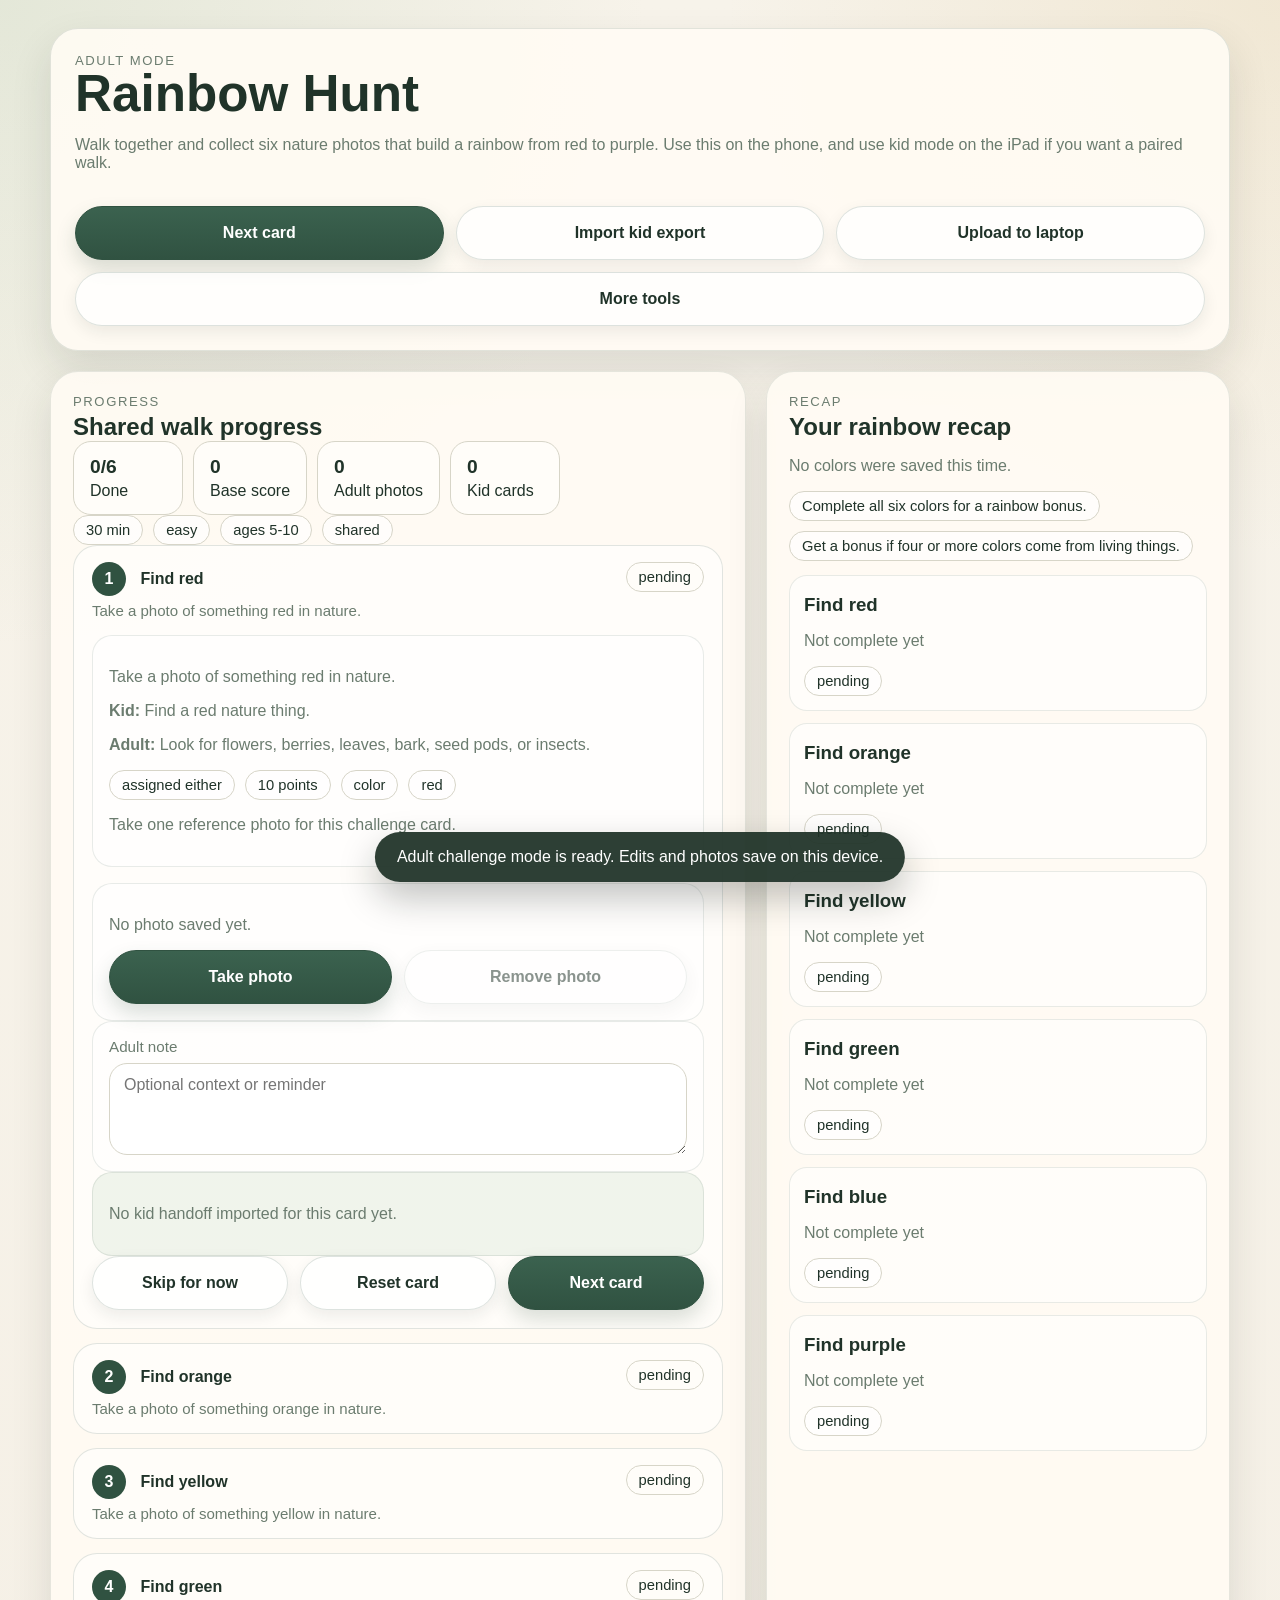
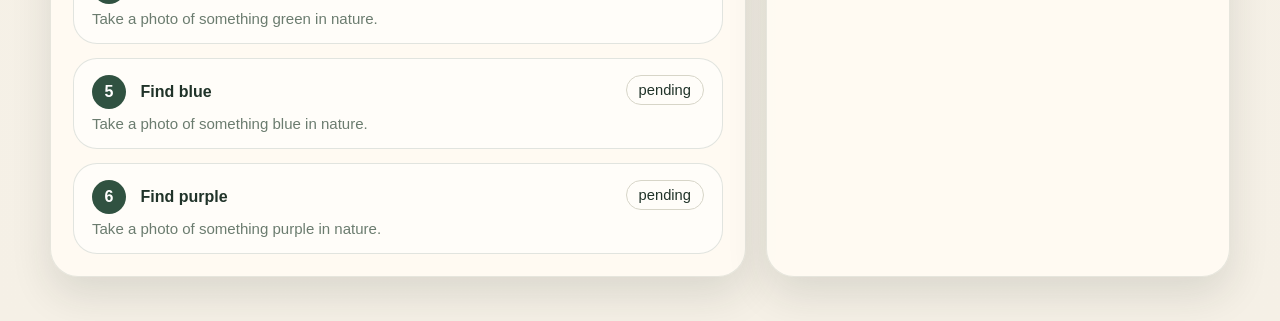
==== commit 7e7c8ae2: "Refine adult and kid challenge controls" ====
--- a/collect.html
+++ b/collect.html
@@ -6,7 +6,7 @@
     <title>Adult Challenge Mode</title>
     <link rel="stylesheet" href="challenge.css" />
   </head>
-  <body>
+  <body class="adult-mode">
     <div class="challenge-shell">
       <header class="hero">
         <div>
@@ -14,15 +14,22 @@
           <h1 id="pageTitle">Loading challenge</h1>
           <p class="hero-text" id="heroText">Loading the selected challenge pack.</p>
         </div>
-        <div class="hero-actions">
-          <button type="button" id="nextBtn" class="primary-btn">Next card</button>
-          <button type="button" id="exportBtn" class="ghost-btn">Export notes</button>
-          <button type="button" id="uploadBtn" class="ghost-btn">Upload to laptop</button>
-          <button type="button" id="importKidBtn" class="ghost-btn">Import kid export</button>
-          <button type="button" id="offlineBtn" class="ghost-btn">Prepare offline</button>
-          <a id="kidLink" class="ghost-link" href="kid-collect.html">Open kid mode</a>
-          <a id="pickerLink" class="ghost-link" href="index.html">Open challenge picker</a>
-          <a id="atlasLink" class="ghost-link" href="atlas.html">Open legacy atlas</a>
+        <div class="hero-toolbar">
+          <div class="hero-primary-actions">
+            <button type="button" id="nextBtn" class="primary-btn">Next card</button>
+            <button type="button" id="importKidBtn" class="ghost-btn">Import kid export</button>
+            <button type="button" id="uploadBtn" class="ghost-btn">Upload to laptop</button>
+          </div>
+          <details class="more-tools">
+            <summary class="ghost-btn">More tools</summary>
+            <div class="tool-menu">
+              <button type="button" id="exportBtn" class="ghost-btn">Export notes</button>
+              <button type="button" id="offlineBtn" class="ghost-btn">Prepare offline</button>
+              <a id="kidLink" class="ghost-link" href="kid-collect.html">Open kid mode</a>
+              <a id="pickerLink" class="ghost-link" href="index.html">Open challenge picker</a>
+              <a id="atlasLink" class="ghost-link" href="atlas.html">Open legacy atlas</a>
+            </div>
+          </details>
         </div>
         <input id="kidImportInput" type="file" accept="application/json,.json" hidden />
       </header>
--- a/challenge.css
+++ b/challenge.css
@@ -96,8 +96,6 @@
   color: var(--muted);
 }
 
-.hero-actions,
-.action-row,
 .meta-row,
 .progress-row,
 .card-rail {
@@ -106,28 +104,88 @@
   gap: 10px;
 }
 
+.hero-actions,
+.action-row {
+  display: grid;
+  gap: 12px;
+}
+
+.hero-toolbar {
+  display: grid;
+  gap: 12px;
+}
+
+.hero-primary-actions {
+  display: grid;
+  gap: 12px;
+  grid-template-columns: repeat(auto-fit, minmax(180px, 1fr));
+}
+
+.hero-actions {
+  grid-template-columns: repeat(auto-fit, minmax(180px, 1fr));
+}
+
+.action-row {
+  grid-template-columns: repeat(auto-fit, minmax(148px, 1fr));
+}
+
+.more-tools {
+  display: grid;
+  gap: 10px;
+}
+
+.more-tools summary {
+  list-style: none;
+}
+
+.more-tools summary::-webkit-details-marker {
+  display: none;
+}
+
+.tool-menu {
+  display: grid;
+  gap: 10px;
+  grid-template-columns: repeat(auto-fit, minmax(180px, 1fr));
+  padding: 4px 0 0;
+}
+
 .primary-btn,
 .ghost-btn,
 .ghost-link,
 .choice-pill {
+  display: inline-flex;
+  align-items: center;
+  justify-content: center;
   border-radius: 999px;
   border: 1px solid var(--line);
-  padding: 12px 18px;
+  min-height: 54px;
+  padding: 14px 20px;
   text-decoration: none;
   cursor: pointer;
-  transition: transform 0.18s ease, background 0.18s ease, border-color 0.18s ease;
+  text-align: center;
+  font-weight: 700;
+  line-height: 1.15;
+  -webkit-tap-highlight-color: transparent;
+  touch-action: manipulation;
+  transition:
+    transform 0.18s ease,
+    background 0.18s ease,
+    border-color 0.18s ease,
+    box-shadow 0.18s ease;
 }
 
 .primary-btn {
-  background: var(--accent);
+  background: linear-gradient(180deg, #3b624f 0%, var(--accent) 100%);
   color: white;
   border-color: var(--accent);
+  box-shadow: 0 10px 20px rgba(48, 82, 65, 0.18);
 }
 
 .primary-btn:hover,
 .ghost-btn:hover,
 .ghost-link:hover,
 .choice-pill:hover,
+.card-pill:hover,
 .pack-card:hover {
   transform: translateY(-1px);
 }
@@ -137,6 +195,33 @@
 .choice-pill {
   background: rgba(255, 255, 255, 0.76);
   color: var(--text);
+  box-shadow: 0 6px 16px rgba(29, 44, 34, 0.08);
+}
+
+.ghost-btn,
+.ghost-link {
+  border-color: rgba(48, 82, 65, 0.16);
+}
+
+.primary-btn:active,
+.ghost-btn:active,
+.ghost-link:active,
+.choice-pill:active,
+.card-pill:active {
+  transform: translateY(1px);
+}
+
+.primary-btn:focus-visible,
+.ghost-btn:focus-visible,
+.ghost-link:focus-visible,
+.choice-pill:focus-visible,
+.card-pill:focus-visible {
+  outline: 3px solid rgba(48, 82, 65, 0.28);
+  outline-offset: 3px;
+}
+
+.more-tools[open] > summary {
+  background: rgba(214, 226, 210, 0.85);
 }
 
 .primary-btn:disabled,
@@ -398,14 +483,88 @@
 
 .choice-grid {
   display: grid;
-  grid-template-columns: repeat(auto-fit, minmax(100px, 1fr));
-  gap: 10px;
+  grid-template-columns: repeat(auto-fit, minmax(116px, 1fr));
+  gap: 12px;
+}
+
+.choice-pill {
+  min-height: 62px;
+  font-size: 1rem;
+}
+
+.kid-mode .primary-btn {
+  background: linear-gradient(180deg, #3f7c60 0%, #2d5a46 100%);
+  border-color: #2d5a46;
+  box-shadow: 0 12px 22px rgba(45, 90, 70, 0.2);
+}
+
+.kid-mode .ghost-btn,
+.kid-mode .ghost-link {
+  background: linear-gradient(180deg, rgba(255, 250, 241, 0.96) 0%, rgba(251, 240, 222, 0.9) 100%);
+  border-color: rgba(184, 111, 46, 0.22);
+}
+
+.kid-mode .card-pill {
+  min-height: 64px;
+  border-color: rgba(184, 111, 46, 0.18);
+}
+
+.kid-mode .choice-pill {
+  min-height: 72px;
+  font-size: 1.05rem;
+  border-width: 2px;
+}
+
+.kid-mode .choice-pill[data-color="red"] {
+  background: linear-gradient(180deg, #fde3df 0%, #f8d1cb 100%);
+  border-color: #e49a92;
+}
+
+.kid-mode .choice-pill[data-color="orange"] {
+  background: linear-gradient(180deg, #feecd7 0%, #f9ddba 100%);
+  border-color: #e0b277;
+}
+
+.kid-mode .choice-pill[data-color="yellow"] {
+  background: linear-gradient(180deg, #fff6cf 0%, #f9ebac 100%);
+  border-color: #dcb857;
+}
+
+.kid-mode .choice-pill[data-color="green"] {
+  background: linear-gradient(180deg, #e0f0de 0%, #cbe4c7 100%);
+  border-color: #8fb28a;
+}
+
+.kid-mode .choice-pill[data-color="blue"] {
+  background: linear-gradient(180deg, #dcecff 0%, #c7dcfb 100%);
+  border-color: #87a7da;
+}
+
+.kid-mode .choice-pill[data-color="purple"] {
+  background: linear-gradient(180deg, #eee2fb 0%, #dcc9f7 100%);
+  border-color: #a88bcf;
+}
+
+.kid-mode .choice-pill[data-color="white"] {
+  background: linear-gradient(180deg, #ffffff 0%, #f2eee6 100%);
+  border-color: #d5ccbf;
+}
+
+.kid-mode .choice-pill[data-color="pink"] {
+  background: linear-gradient(180deg, #fde3ef 0%, #f8d1e2 100%);
+  border-color: #dd97b3;
 }
 
 .choice-pill.is-selected,
 .card-pill.is-selected {
   background: var(--accent-soft);
   border-color: #93af8f;
+  box-shadow: 0 10px 18px rgba(109, 139, 107, 0.18);
+}
+
+.kid-mode .choice-pill.is-selected {
+  border-color: #2d5a46;
+  box-shadow: 0 12px 24px rgba(45, 90, 70, 0.2);
 }
 
 .card-rail {
@@ -416,11 +575,13 @@
   border: 1px solid var(--line);
   background: rgba(255, 255, 255, 0.72);
   border-radius: 999px;
-  padding: 10px 14px;
+  min-height: 58px;
+  padding: 12px 16px;
   display: inline-flex;
   gap: 10px;
   align-items: center;
   cursor: pointer;
+  box-shadow: 0 6px 16px rgba(29, 44, 34, 0.08);
 }
 
 .card-pill.is-complete {
@@ -491,4 +652,36 @@
     width: min(100% - 20px, 100%);
     padding: 16px 0 36px;
   }
-}
+
+  .hero-actions,
+  .hero-primary-actions,
+  .tool-menu {
+    grid-template-columns: repeat(2, minmax(0, 1fr));
+  }
+
+  .action-row {
+    grid-template-columns: 1fr;
+  }
+
+  .card-rail {
+    display: grid;
+    grid-template-columns: 1fr;
+  }
+
+  .card-pill {
+    width: 100%;
+    justify-content: flex-start;
+  }
+}
+
+@media (max-width: 560px) {
+  .hero-actions,
+  .hero-primary-actions,
+  .tool-menu {
+    grid-template-columns: 1fr;
+  }
+
+  .choice-grid {
+    grid-template-columns: repeat(2, minmax(0, 1fr));
+  }
+}
